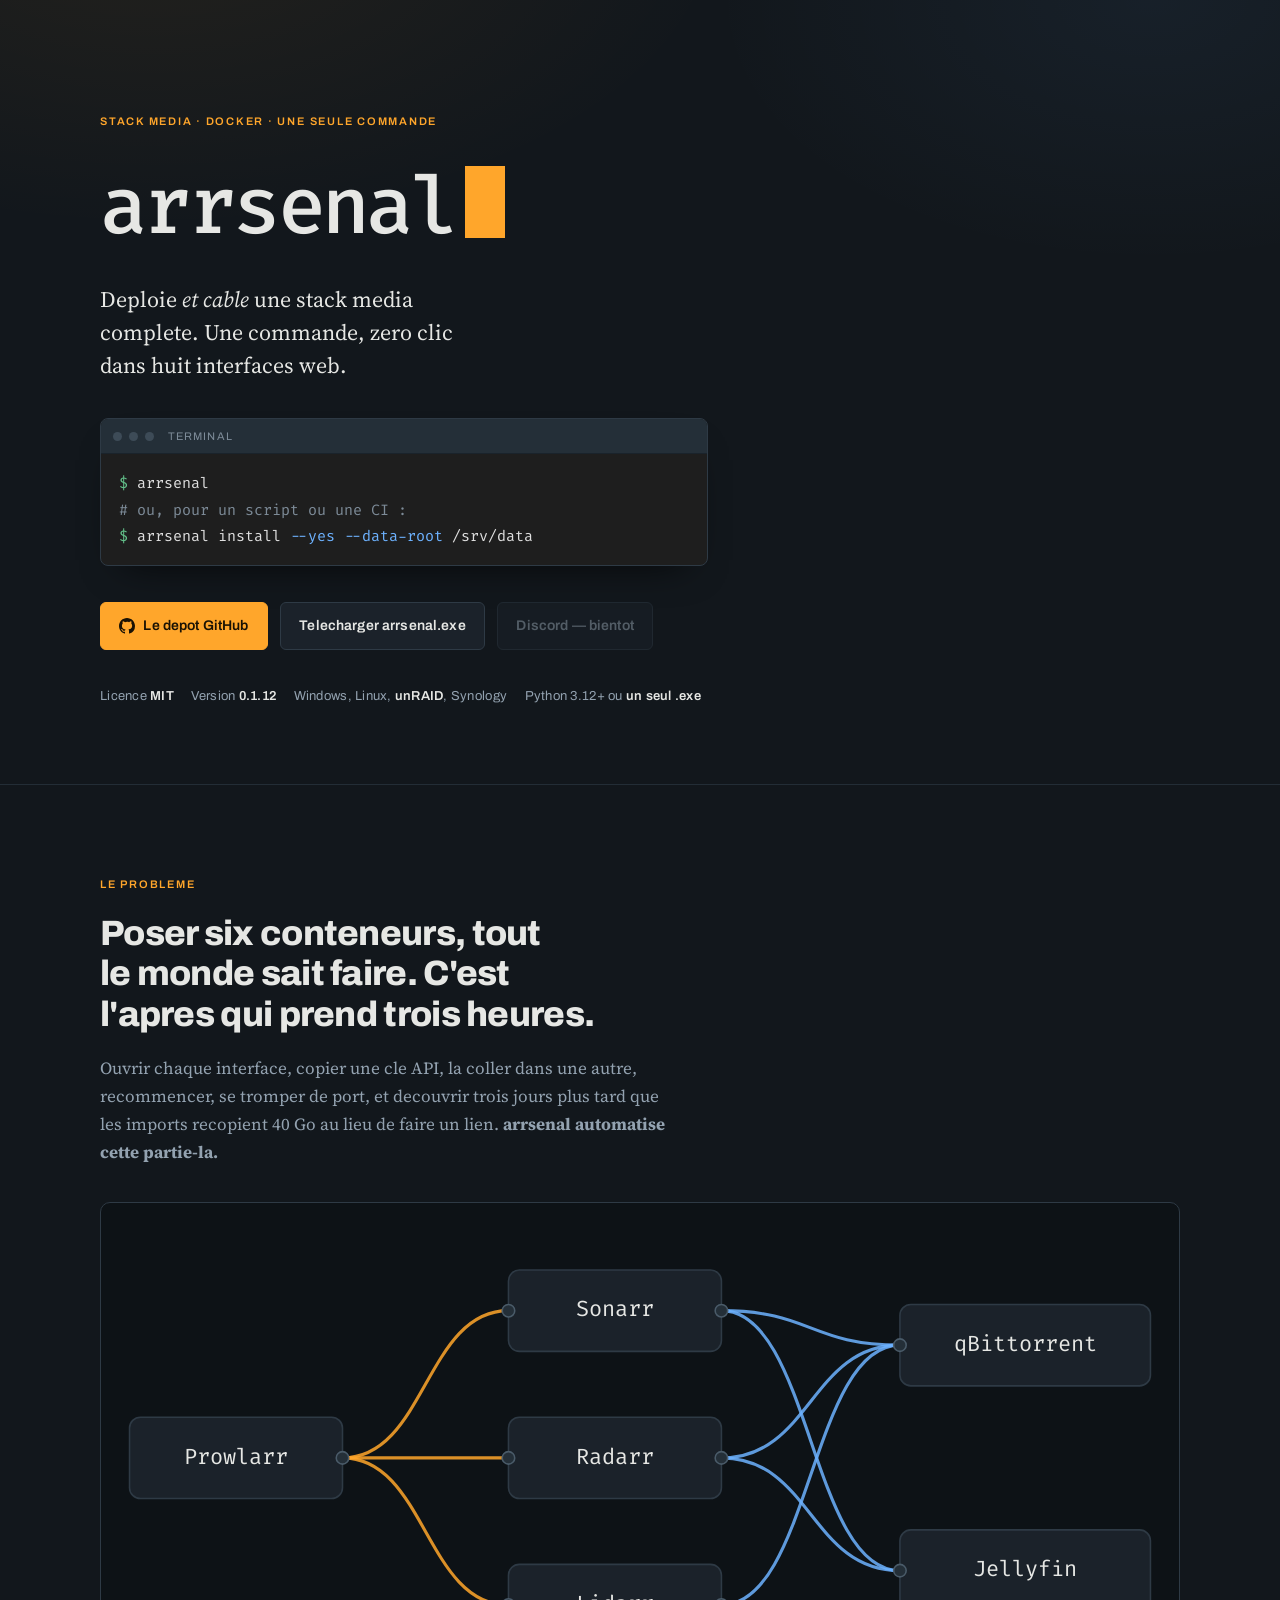
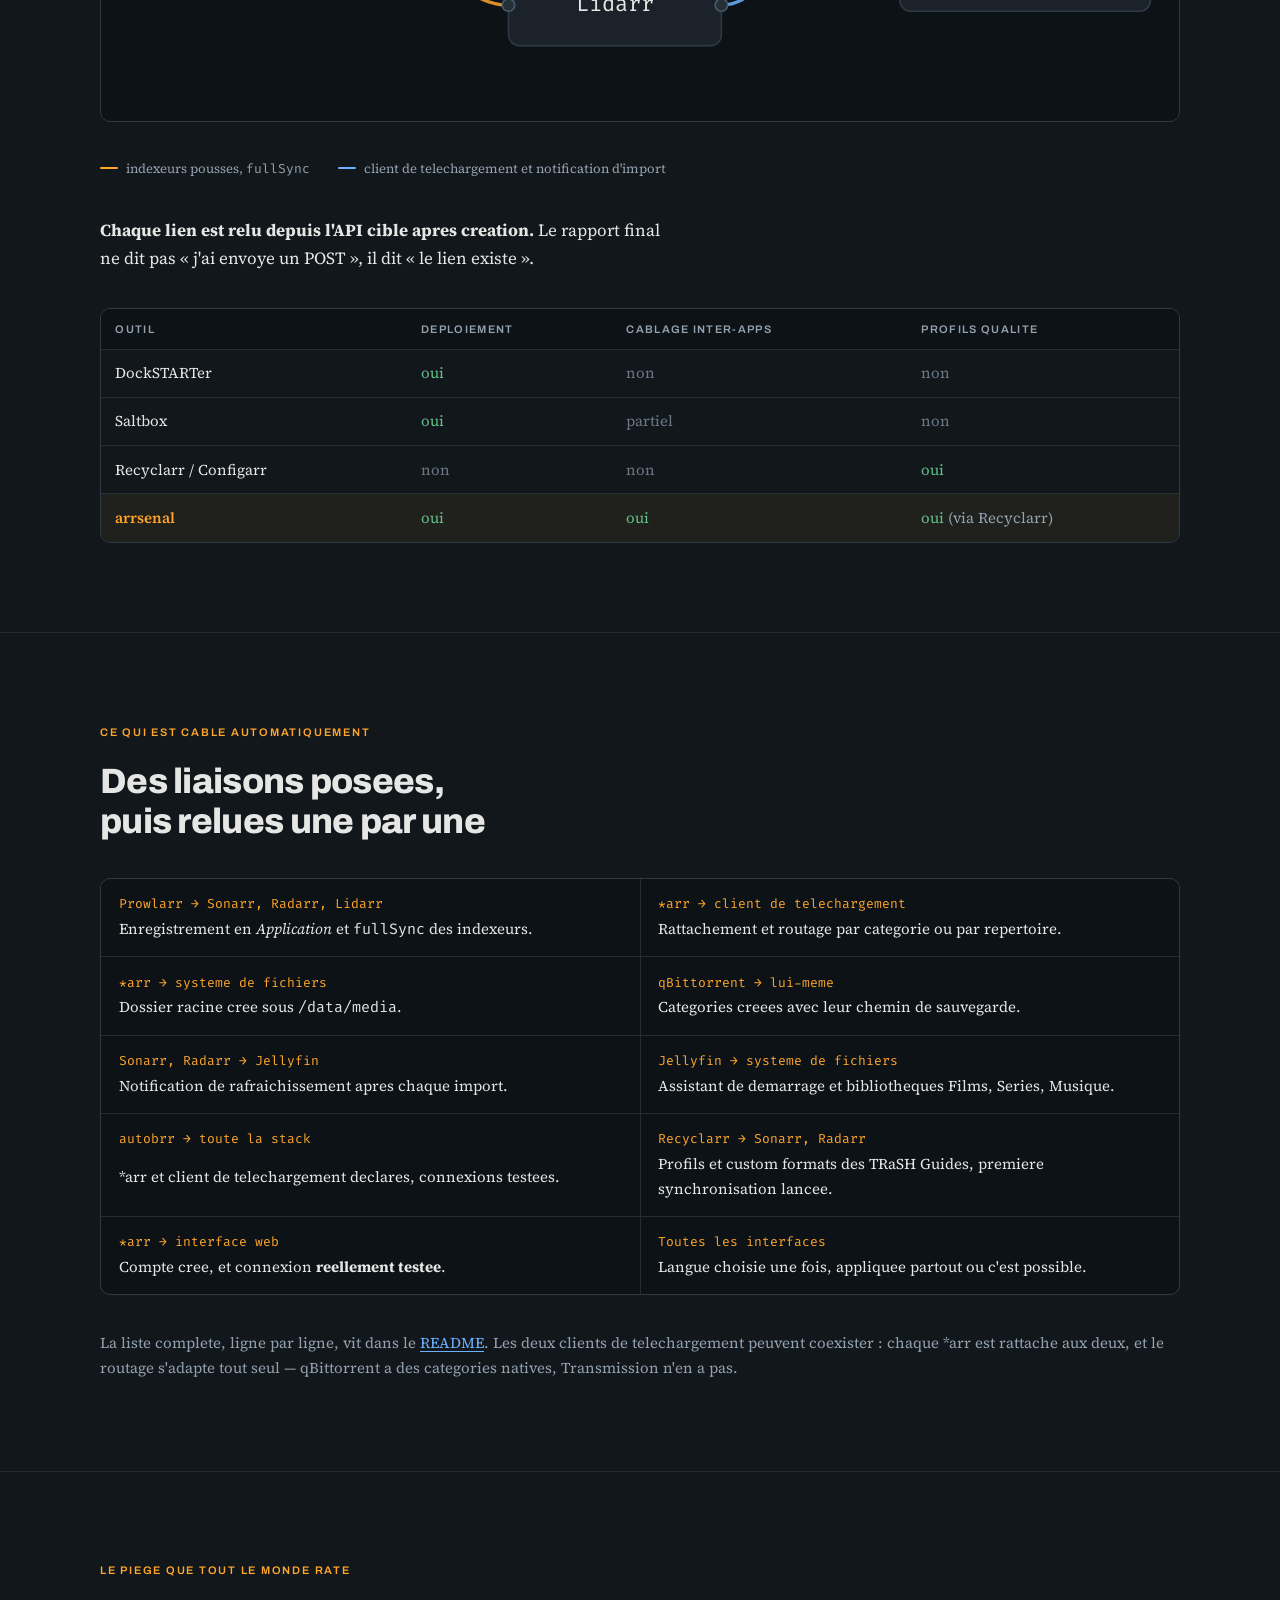
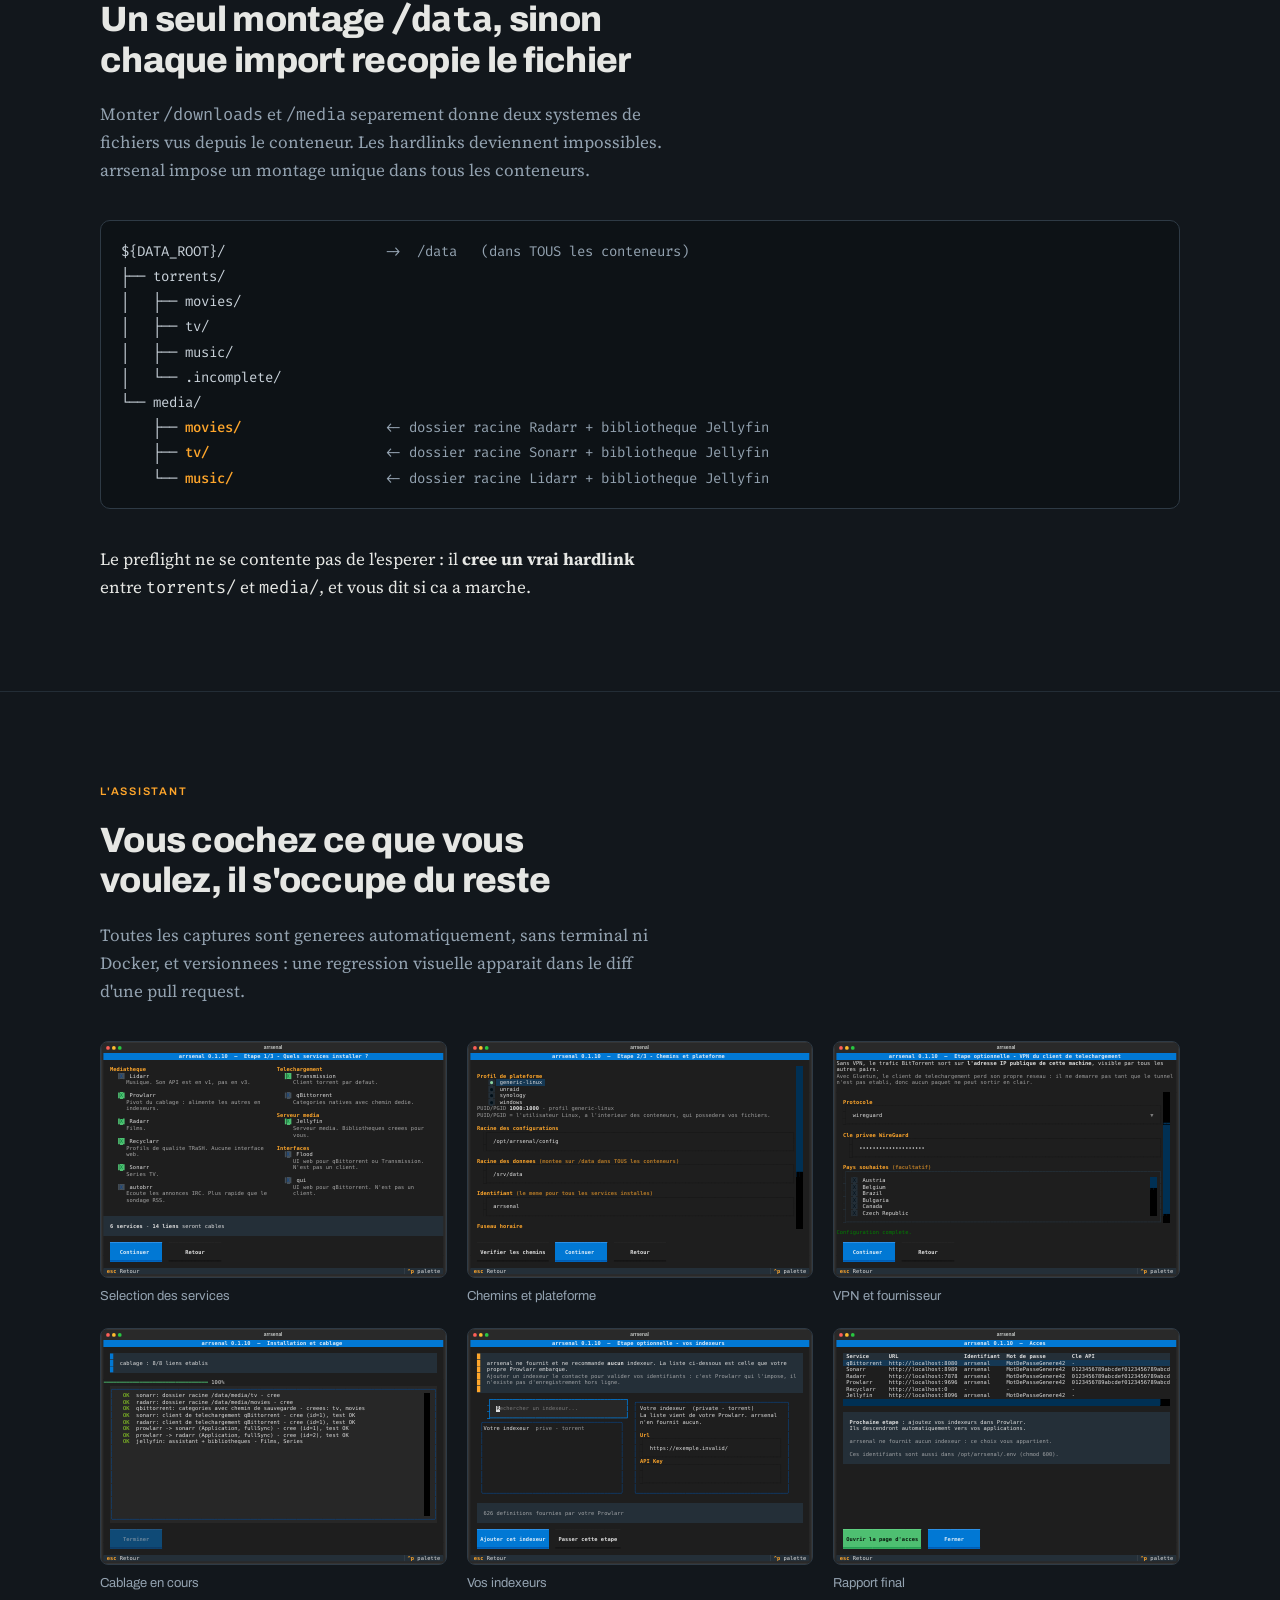
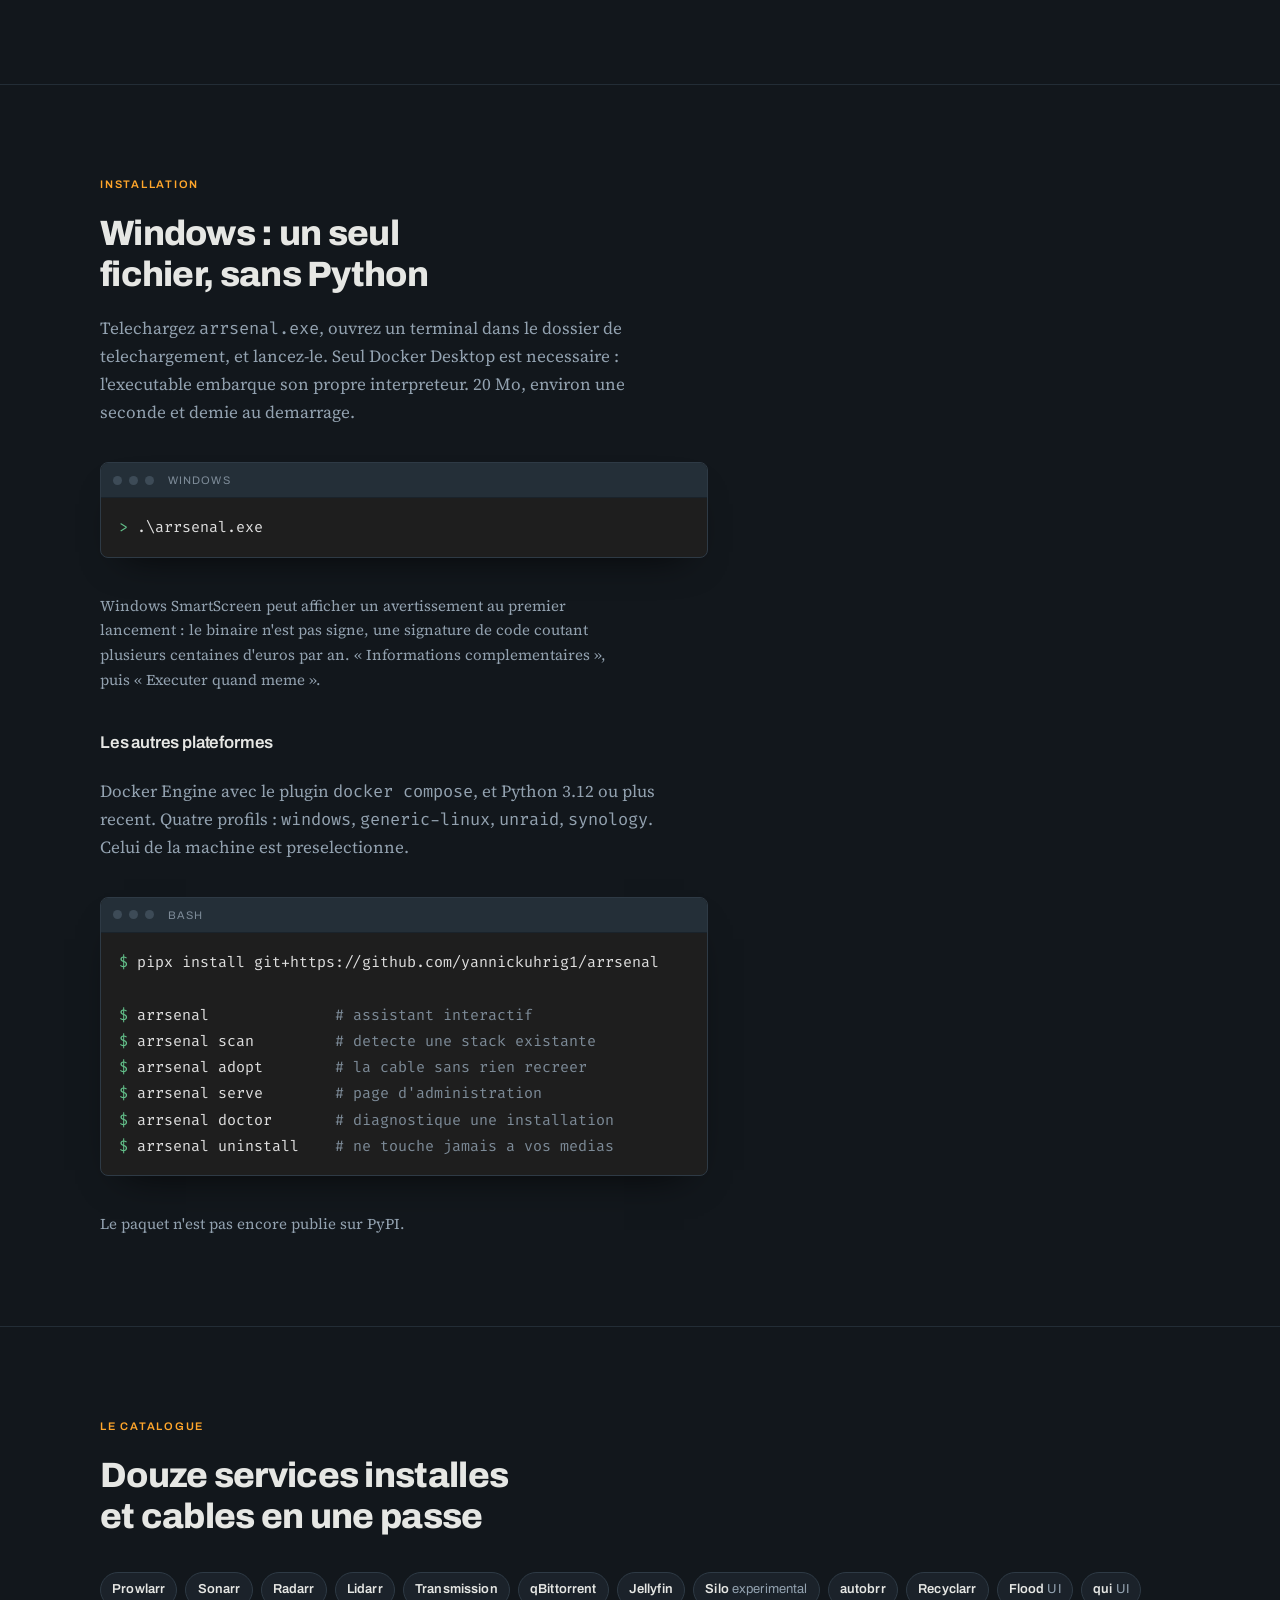
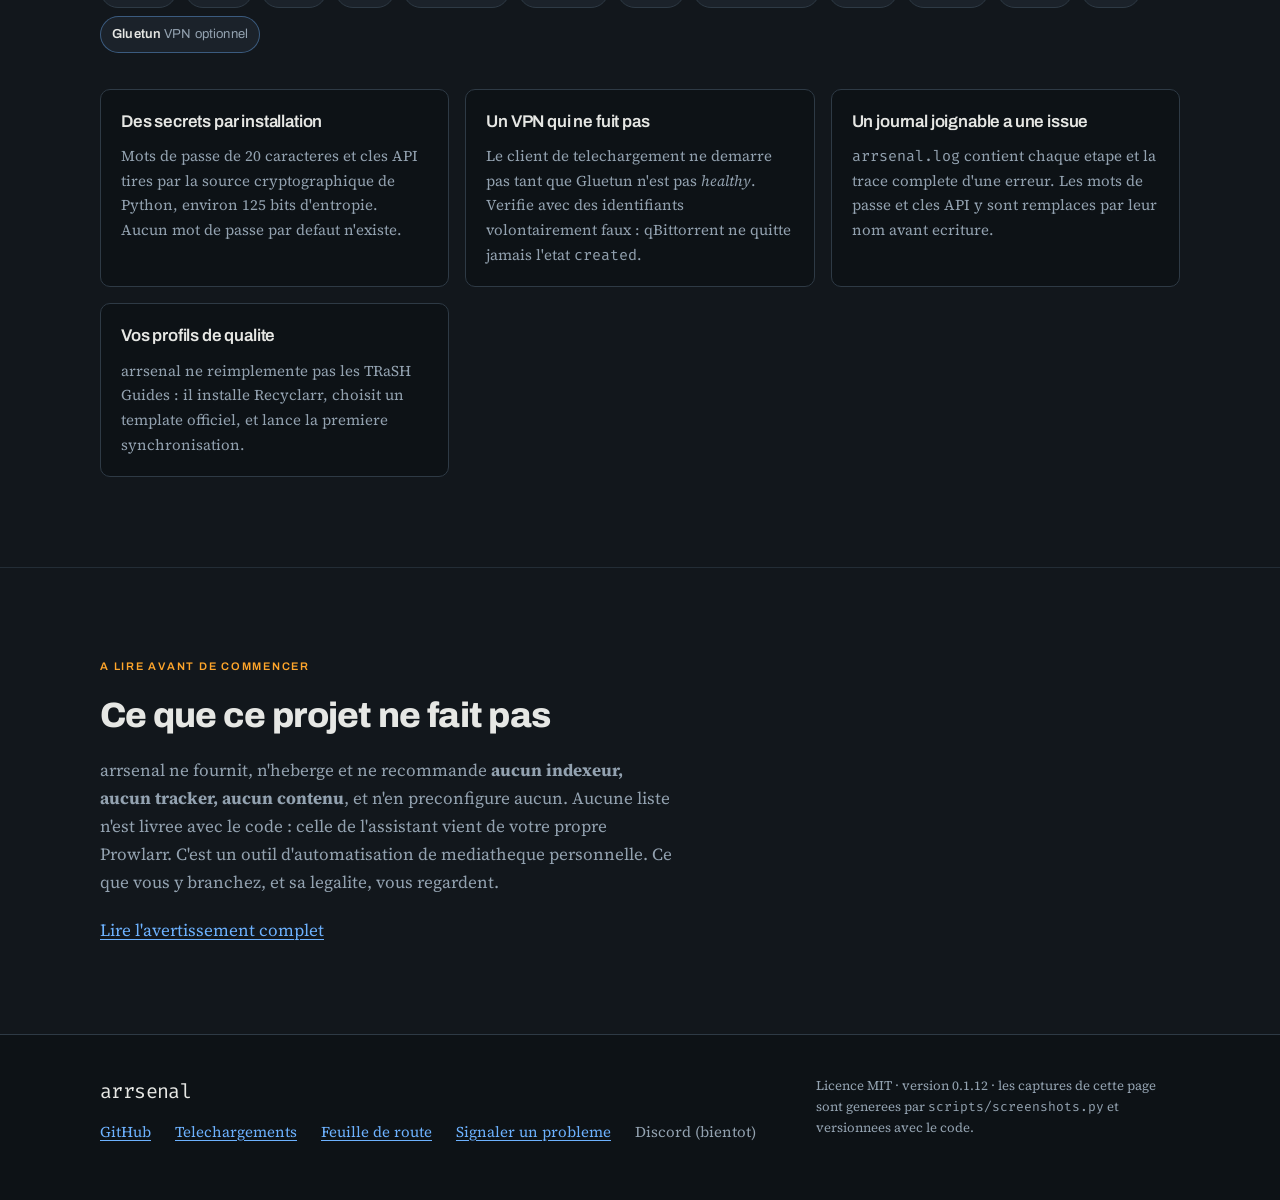
==== docs/index.html @ 32c06680 "Le chemin VPN teste de bout en bout, sur un vrai tunnel Monte pour l'occasion : un serveur WireGuard" ====
<!doctype html>
<html lang="fr">
<head>
<meta charset="utf-8">
<meta name="viewport" content="width=device-width, initial-scale=1">
<title>arrsenal</title>
<meta name="description" content="arrsenal deploie et cable une stack media complete : Prowlarr, Sonarr, Radarr, Lidarr, qBittorrent, Jellyfin. Une commande, zero clic dans huit interfaces web.">
<meta property="og:title" content="arrsenal">
<meta property="og:description" content="Deploie et cable une stack media complete. Une commande, zero clic dans huit interfaces web.">
<meta property="og:type" content="website">
<link rel="preconnect" href="https://fonts.googleapis.com">
<link rel="preconnect" href="https://fonts.gstatic.com" crossorigin>
<link rel="stylesheet" href="https://fonts.googleapis.com/css2?family=Archivo:wght@600;800&family=Fira+Code:wght@400;500&family=Source+Serif+4:opsz,wght@8..60,400;8..60,600&display=swap">
<style>
/* ---------------------------------------------------------------
   Palette relevee dans les captures de l'assistant lui-meme :
   pane #1e1e1e, chrome #242f38, ambre #ffa62b, bleu #0178d4.
   Le site vit dans le meme monde sombre que le produit.
   --------------------------------------------------------------- */
:root{
  --ground:#12171c;
  --ground-2:#0d1216;
  --surface:#1b222a;
  --chrome:#242f38;
  --line:#2e3a45;
  --line-soft:#232d36;
  --text:#e6e7e4;
  --muted:#93a2b0;
  --amber:#ffa62b;
  --blue:#6db2ff;
  --ok:#63c08a;
  --shadow:0 18px 40px -24px rgba(0,0,0,.9);
  --step:clamp(1rem,.9rem + .4vw,1.0625rem);
}
*{box-sizing:border-box}
html{-webkit-text-size-adjust:100%}
body{
  margin:0;
  background:var(--ground);
  color:var(--text);
  font-family:"Source Serif 4",Georgia,"Times New Roman",serif;
  font-size:var(--step);
  line-height:1.65;
  -webkit-font-smoothing:antialiased;
}
img{max-width:100%;height:auto;display:block}
a{color:var(--blue);text-decoration-thickness:1px;text-underline-offset:3px}
a:hover{color:var(--amber)}
a[aria-disabled="true"]{color:var(--muted);text-decoration:none;pointer-events:none}
:focus-visible{outline:2px solid var(--amber);outline-offset:3px;border-radius:2px}
code,kbd,pre,.mono{font-family:"Fira Code",ui-monospace,"SFMono-Regular",Consolas,monospace}

/* --- structure ------------------------------------------------ */
.wrap{width:min(1080px,100% - 2.5rem);margin-inline:auto}
.prose{max-width:64ch}
section{padding-block:clamp(3.5rem,7vw,6rem);border-top:1px solid var(--line-soft)}
.stack{display:flex;flex-direction:column}
.gap-s{gap:.75rem}.gap-m{gap:1.25rem}.gap-l{gap:2.25rem}

/* --- typographie ---------------------------------------------- */
h1,h2,h3,.eyebrow,.btn,.chip,th{font-family:Archivo,"Helvetica Neue",Arial,sans-serif}
h2{
  font-size:clamp(1.5rem,1.15rem + 1.5vw,2.2rem);
  font-weight:800;letter-spacing:-.02em;line-height:1.15;
  margin:0;text-wrap:balance;
}
h3{font-size:1.0625rem;font-weight:600;letter-spacing:-.01em;margin:0}
.eyebrow{
  font-size:.6875rem;font-weight:600;letter-spacing:.16em;text-transform:uppercase;
  color:var(--amber);margin:0;
}
.lead{font-size:clamp(1.125rem,1rem + .6vw,1.375rem);line-height:1.5;margin:0}
.muted{color:var(--muted)}
p{margin:0}
.note{font-size:.9375rem;color:var(--muted)}

/* --- hero ------------------------------------------------------ */
.hero{
  padding-block:clamp(3.5rem,9vw,7rem) clamp(3rem,6vw,5rem);
  background:
    radial-gradient(60rem 32rem at 12% -10%,rgba(255,166,43,.07),transparent 60%),
    radial-gradient(50rem 30rem at 90% 0%,rgba(109,178,255,.06),transparent 55%),
    var(--ground);
}
.wordmark{
  font-family:"Fira Code",ui-monospace,monospace;font-weight:500;
  font-size:clamp(2.75rem,1.6rem + 5.4vw,5rem);
  letter-spacing:-.045em;line-height:1;margin:0;color:var(--text);
}
.caret{
  display:inline-block;width:.5em;height:.9em;margin-left:.12em;
  background:var(--amber);vertical-align:-.06em;
}
.hero-lead{max-width:34ch}
.hero-meta{
  display:flex;flex-wrap:wrap;gap:.4rem 1.1rem;
  font-size:.8125rem;color:var(--muted);font-family:Archivo,sans-serif;letter-spacing:.02em;
}
.hero-meta b{color:var(--text);font-weight:600}

/* --- terminal --------------------------------------------------- */
.term{
  border:1px solid var(--line);border-radius:8px;overflow:hidden;
  background:#1e1e1e;box-shadow:var(--shadow);max-width:38rem;
}
.term-bar{
  display:flex;align-items:center;gap:.45rem;
  padding:.5rem .75rem;background:var(--chrome);border-bottom:1px solid #1a232b;
}
.dot{width:9px;height:9px;border-radius:50%;background:#3d4b57;display:inline-block}
.term-bar span{
  margin-left:.4rem;font-family:Archivo,sans-serif;font-size:.6875rem;
  letter-spacing:.1em;text-transform:uppercase;color:#7d8b98;
}
.term pre{margin:0;padding:1rem 1.1rem;overflow-x:auto;font-size:.9375rem;line-height:1.75;color:#e0e0e0}
.term .p{color:var(--ok)}
.term .c{color:#7d8b98}
.term .f{color:var(--blue)}

/* --- boutons ---------------------------------------------------- */
.cta{display:flex;flex-wrap:wrap;gap:.75rem}
.btn{
  display:inline-flex;align-items:center;gap:.5rem;
  padding:.7rem 1.15rem;border-radius:6px;border:1px solid var(--line);
  background:var(--surface);color:var(--text);
  font-size:.875rem;font-weight:600;letter-spacing:.01em;text-decoration:none;
  transition:border-color .16s ease,background .16s ease,transform .16s ease;
}
.btn:hover{border-color:#43525f;background:#212a33;color:var(--text);transform:translateY(-1px)}
.btn-primary{background:var(--amber);border-color:var(--amber);color:#1a1204}
.btn-primary:hover{background:#ffb84f;border-color:#ffb84f;color:#1a1204}
.btn[aria-disabled="true"]{opacity:.5;pointer-events:none}
.btn svg{width:16px;height:16px;flex:none;fill:currentColor}

/* --- diagramme -------------------------------------------------- */
.patch{
  border:1px solid var(--line);border-radius:10px;background:var(--ground-2);
  padding:1.25rem 1rem;overflow-x:auto;
}
.patch svg{min-width:620px;width:100%;height:auto}
.patch .node{fill:var(--surface);stroke:var(--line);stroke-width:1}
.patch .label{
  fill:var(--text);font-family:"Fira Code",ui-monospace,monospace;font-size:14px;
  text-anchor:middle;dominant-baseline:middle;
}
.patch .port{fill:var(--chrome);stroke:#4a5b69;stroke-width:1}
.patch .cable{fill:none;stroke-width:2;stroke-linecap:round;opacity:.85}
.patch .c-amber{stroke:var(--amber)}
.patch .c-blue{stroke:var(--blue)}
.legend{display:flex;flex-wrap:wrap;gap:.35rem 1.75rem;font-size:.8125rem;color:var(--muted)}
.legend i{display:inline-block;width:18px;height:2px;margin-right:.5rem;vertical-align:.3em;border-radius:1px}
@media (prefers-reduced-motion:no-preference){
  .patch .cable{stroke-dasharray:400;stroke-dashoffset:400;animation:draw 1.1s ease-out forwards}
  .patch .cable:nth-of-type(2){animation-delay:.08s}
  .patch .cable:nth-of-type(3){animation-delay:.16s}
  .patch .cable:nth-of-type(4){animation-delay:.32s}
  .patch .cable:nth-of-type(5){animation-delay:.40s}
  .patch .cable:nth-of-type(6){animation-delay:.48s}
  .patch .cable:nth-of-type(7){animation-delay:.56s}
  .patch .cable:nth-of-type(8){animation-delay:.64s}
  @keyframes draw{to{stroke-dashoffset:0}}
  .caret{animation:blink 1.2s steps(1) infinite}
  @keyframes blink{50%{opacity:0}}
}

/* --- tableaux ---------------------------------------------------- */
.table-scroll{overflow-x:auto;border:1px solid var(--line);border-radius:10px}
table{border-collapse:collapse;width:100%;min-width:520px;font-size:.9375rem}
th,td{padding:.7rem .9rem;text-align:left;border-bottom:1px solid var(--line-soft)}
tbody tr:last-child td{border-bottom:0}
th{
  font-size:.6875rem;font-weight:600;letter-spacing:.12em;text-transform:uppercase;
  color:var(--muted);background:var(--ground-2);
}
tr.self td{background:rgba(255,166,43,.06)}
tr.self td:first-child{color:var(--amber);font-weight:600}
td.yes{color:var(--ok)}
td.no{color:#6b7885}

/* --- liste de cablage -------------------------------------------- */
.wiring{
  display:grid;gap:1px;background:var(--line-soft);
  border:1px solid var(--line);border-radius:10px;overflow:hidden;
}
.wiring div{background:var(--ground-2);padding:.9rem 1.1rem;display:grid;gap:.15rem}
.wiring .link{font-family:"Fira Code",ui-monospace,monospace;font-size:.8125rem;color:var(--amber)}
.wiring .what{font-size:.9375rem;color:var(--text)}
@media (min-width:720px){.wiring{grid-template-columns:1fr 1fr}}

/* --- arborescence ------------------------------------------------ */
.tree{
  border:1px solid var(--line);border-radius:10px;background:var(--ground-2);
  padding:1.1rem 1.25rem;margin:0;overflow-x:auto;
  font-size:.875rem;line-height:1.8;color:#c9d2da;
}
.tree b{color:var(--amber);font-weight:500}
.tree i{color:var(--muted);font-style:normal}

/* --- captures ---------------------------------------------------- */
.shots{display:grid;gap:1.25rem;grid-template-columns:repeat(auto-fit,minmax(min(100%,320px),1fr))}
figure{margin:0;display:grid;gap:.5rem}
figure img{border:1px solid var(--line);border-radius:8px;background:#1e1e1e}
figcaption{font-size:.8125rem;color:var(--muted);font-family:Archivo,sans-serif}

/* --- catalogue --------------------------------------------------- */
.chips{display:flex;flex-wrap:wrap;gap:.5rem}
.chip{
  padding:.4rem .7rem;border:1px solid var(--line);border-radius:999px;
  background:var(--surface);font-size:.8125rem;font-weight:600;letter-spacing:.01em;
}
.chip em{font-style:normal;color:var(--muted);font-weight:400}
.chip-vpn{border-color:rgba(109,178,255,.4)}

/* --- cartes ------------------------------------------------------ */
.cards{display:grid;gap:1rem;grid-template-columns:repeat(auto-fit,minmax(min(100%,260px),1fr))}
.card{
  border:1px solid var(--line);border-radius:10px;background:var(--ground-2);
  padding:1.15rem 1.25rem;display:grid;gap:.5rem;align-content:start;
}
.card p{font-size:.9375rem;color:var(--muted)}

/* --- pied -------------------------------------------------------- */
footer{border-top:1px solid var(--line);padding-block:2.5rem 3.5rem;background:var(--ground-2)}
.footer-grid{display:flex;flex-wrap:wrap;gap:1.75rem 3rem;justify-content:space-between;align-items:flex-start}
.footer-links{display:flex;flex-wrap:wrap;gap:.4rem 1.5rem;font-size:.9375rem}
.footer-note{font-size:.8125rem;color:var(--muted);max-width:52ch}
</style>
</head>
<body>

<header class="hero">
  <div class="wrap stack gap-l">
    <p class="eyebrow">Stack media &middot; Docker &middot; une seule commande</p>
    <h1 class="wordmark">arrsenal<span class="caret" aria-hidden="true"></span></h1>
    <p class="lead hero-lead">Deploie <em>et cable</em> une stack media complete. Une commande, zero clic dans huit interfaces web.</p>

    <div class="term">
      <div class="term-bar"><i class="dot"></i><i class="dot"></i><i class="dot"></i><span>terminal</span></div>
<pre><code><span class="p">$</span> arrsenal
<span class="c"># ou, pour un script ou une CI :</span>
<span class="p">$</span> arrsenal install <span class="f">--yes</span> <span class="f">--data-root</span> /srv/data</code></pre>
    </div>

    <div class="cta">
      <a class="btn btn-primary" href="https://github.com/yannickuhrig1/arrsenal">
        <svg viewBox="0 0 16 16" aria-hidden="true"><path d="M8 0C3.58 0 0 3.58 0 8c0 3.54 2.29 6.53 5.47 7.59.4.07.55-.17.55-.38 0-.19-.01-.82-.01-1.49-2.01.37-2.53-.49-2.69-.94-.09-.23-.48-.94-.82-1.13-.28-.15-.68-.52-.01-.53.63-.01 1.08.58 1.23.82.72 1.21 1.87.87 2.33.66.07-.52.28-.87.51-1.07-1.78-.2-3.64-.89-3.64-3.95 0-.87.31-1.59.82-2.15-.08-.2-.36-1.02.08-2.12 0 0 .67-.21 2.2.82a7.4 7.4 0 0 1 2-.27c.68 0 1.36.09 2 .27 1.53-1.04 2.2-.82 2.2-.82.44 1.1.16 1.92.08 2.12.51.56.82 1.27.82 2.15 0 3.07-1.87 3.75-3.65 3.95.29.25.54.73.54 1.48 0 1.07-.01 1.93-.01 2.2 0 .21.15.46.55.38A8.01 8.01 0 0 0 16 8c0-4.42-3.58-8-8-8Z"/></svg>
        Le depot GitHub
      </a>
      <a class="btn" href="https://github.com/yannickuhrig1/arrsenal/releases">Telecharger arrsenal.exe</a>
      <!-- Discord : renseigner DISCORD_URL dans le script en bas de ce fichier. -->
      <a class="btn" id="discord-cta" href="#" aria-disabled="true">Discord &mdash; bientot</a>
    </div>

    <p class="hero-meta">
      <span>Licence <b>MIT</b></span>
      <span>Version <b>0.1.12</b></span>
      <span>Windows, Linux, <b>unRAID</b>, Synology</span>
      <span>Python 3.12+ ou <b>un seul .exe</b></span>
    </p>
  </div>
</header>

<section>
  <div class="wrap stack gap-l">
    <div class="stack gap-m prose">
      <p class="eyebrow">Le probleme</p>
      <h2>Poser six conteneurs, tout le monde sait faire. C'est l'apres qui prend trois heures.</h2>
      <p class="muted">Ouvrir chaque interface, copier une cle API, la coller dans une autre, recommencer,
      se tromper de port, et decouvrir trois jours plus tard que les imports recopient 40 Go au lieu
      de faire un lien. <strong>arrsenal automatise cette partie-la.</strong></p>
    </div>

    <div class="patch">
      <svg viewBox="0 0 668 300" role="img" aria-label="Diagramme : Prowlarr pousse ses indexeurs vers Sonarr, Radarr et Lidarr ; les trois sont relies a qBittorrent ; Sonarr et Radarr notifient Jellyfin.">
        <path class="cable c-amber" d="M144 150 C 197 150 197 56 250 56"/>
        <path class="cable c-amber" d="M144 150 C 197 150 197 150 250 150"/>
        <path class="cable c-amber" d="M144 150 C 197 150 197 244 250 244"/>
        <path class="cable c-blue" d="M386 56 C 443 56 443 78 500 78"/>
        <path class="cable c-blue" d="M386 150 C 443 150 443 78 500 78"/>
        <path class="cable c-blue" d="M386 244 C 443 244 443 78 500 78"/>
        <path class="cable c-blue" d="M386 56 C 443 56 443 222 500 222"/>
        <path class="cable c-blue" d="M386 150 C 443 150 443 222 500 222"/>

        <rect class="node" x="8" y="124" width="136" height="52" rx="7"/>
        <rect class="node" x="250" y="30" width="136" height="52" rx="7"/>
        <rect class="node" x="250" y="124" width="136" height="52" rx="7"/>
        <rect class="node" x="250" y="218" width="136" height="52" rx="7"/>
        <rect class="node" x="500" y="52" width="160" height="52" rx="7"/>
        <rect class="node" x="500" y="196" width="160" height="52" rx="7"/>

        <circle class="port" cx="144" cy="150" r="4"/>
        <circle class="port" cx="250" cy="56" r="4"/>
        <circle class="port" cx="250" cy="150" r="4"/>
        <circle class="port" cx="250" cy="244" r="4"/>
        <circle class="port" cx="386" cy="56" r="4"/>
        <circle class="port" cx="386" cy="150" r="4"/>
        <circle class="port" cx="386" cy="244" r="4"/>
        <circle class="port" cx="500" cy="78" r="4"/>
        <circle class="port" cx="500" cy="222" r="4"/>

        <text class="label" x="76" y="150">Prowlarr</text>
        <text class="label" x="318" y="56">Sonarr</text>
        <text class="label" x="318" y="150">Radarr</text>
        <text class="label" x="318" y="244">Lidarr</text>
        <text class="label" x="580" y="78">qBittorrent</text>
        <text class="label" x="580" y="222">Jellyfin</text>
      </svg>
    </div>
    <p class="legend">
      <span><i style="background:#ffa62b"></i>indexeurs pousses, <span class="mono">fullSync</span></span>
      <span><i style="background:#6db2ff"></i>client de telechargement et notification d'import</span>
    </p>

    <p class="prose"><strong>Chaque lien est relu depuis l'API cible apres creation.</strong>
    Le rapport final ne dit pas &laquo;&nbsp;j'ai envoye un POST&nbsp;&raquo;, il dit
    &laquo;&nbsp;le lien existe&nbsp;&raquo;.</p>

    <div class="table-scroll">
      <table>
        <thead><tr><th>Outil</th><th>Deploiement</th><th>Cablage inter-apps</th><th>Profils qualite</th></tr></thead>
        <tbody>
          <tr><td>DockSTARTer</td><td class="yes">oui</td><td class="no">non</td><td class="no">non</td></tr>
          <tr><td>Saltbox</td><td class="yes">oui</td><td class="no">partiel</td><td class="no">non</td></tr>
          <tr><td>Recyclarr / Configarr</td><td class="no">non</td><td class="no">non</td><td class="yes">oui</td></tr>
          <tr class="self"><td>arrsenal</td><td class="yes">oui</td><td class="yes">oui</td><td class="yes">oui <span class="muted">(via Recyclarr)</span></td></tr>
        </tbody>
      </table>
    </div>
  </div>
</section>

<section>
  <div class="wrap stack gap-l">
    <div class="stack gap-m prose">
      <p class="eyebrow">Ce qui est cable automatiquement</p>
      <h2>Des liaisons posees, puis relues une par une</h2>
    </div>
    <div class="wiring">
      <div><span class="link">Prowlarr &rarr; Sonarr, Radarr, Lidarr</span><span class="what">Enregistrement en <em>Application</em> et <span class="mono">fullSync</span> des indexeurs.</span></div>
      <div><span class="link">*arr &rarr; client de telechargement</span><span class="what">Rattachement et routage par categorie ou par repertoire.</span></div>
      <div><span class="link">*arr &rarr; systeme de fichiers</span><span class="what">Dossier racine cree sous <span class="mono">/data/media</span>.</span></div>
      <div><span class="link">qBittorrent &rarr; lui-meme</span><span class="what">Categories creees avec leur chemin de sauvegarde.</span></div>
      <div><span class="link">Sonarr, Radarr &rarr; Jellyfin</span><span class="what">Notification de rafraichissement apres chaque import.</span></div>
      <div><span class="link">Jellyfin &rarr; systeme de fichiers</span><span class="what">Assistant de demarrage et bibliotheques Films, Series, Musique.</span></div>
      <div><span class="link">autobrr &rarr; toute la stack</span><span class="what">*arr et client de telechargement declares, connexions testees.</span></div>
      <div><span class="link">Recyclarr &rarr; Sonarr, Radarr</span><span class="what">Profils et custom formats des TRaSH Guides, premiere synchronisation lancee.</span></div>
      <div><span class="link">*arr &rarr; interface web</span><span class="what">Compte cree, et connexion <strong>reellement testee</strong>.</span></div>
      <div><span class="link">Toutes les interfaces</span><span class="what">Langue choisie une fois, appliquee partout ou c'est possible.</span></div>
    </div>
    <p class="note">La liste complete, ligne par ligne, vit dans le
      <a href="https://github.com/yannickuhrig1/arrsenal#ce-qui-est-c%C3%A2bl%C3%A9-automatiquement">README</a>.
      Les deux clients de telechargement peuvent coexister&nbsp;: chaque *arr est rattache aux deux,
      et le routage s'adapte tout seul &mdash; qBittorrent a des categories natives, Transmission n'en a pas.</p>
  </div>
</section>

<section>
  <div class="wrap stack gap-l">
    <div class="stack gap-m prose">
      <p class="eyebrow">Le piege que tout le monde rate</p>
      <h2>Un seul montage <span class="mono">/data</span>, sinon chaque import recopie le fichier</h2>
      <p class="muted">Monter <span class="mono">/downloads</span> et <span class="mono">/media</span> separement
      donne deux systemes de fichiers vus depuis le conteneur. Les hardlinks deviennent impossibles.
      arrsenal impose un montage unique dans tous les conteneurs.</p>
    </div>
<pre class="tree">${DATA_ROOT}/                    <i>-&gt;  /data   (dans TOUS les conteneurs)</i>
&#9500;&#9472;&#9472; torrents/
&#9474;   &#9500;&#9472;&#9472; movies/
&#9474;   &#9500;&#9472;&#9472; tv/
&#9474;   &#9500;&#9472;&#9472; music/
&#9474;   &#9492;&#9472;&#9472; .incomplete/
&#9492;&#9472;&#9472; media/
    &#9500;&#9472;&#9472; <b>movies/</b>                  <i>&lt;- dossier racine Radarr + bibliotheque Jellyfin</i>
    &#9500;&#9472;&#9472; <b>tv/</b>                      <i>&lt;- dossier racine Sonarr + bibliotheque Jellyfin</i>
    &#9492;&#9472;&#9472; <b>music/</b>                   <i>&lt;- dossier racine Lidarr + bibliotheque Jellyfin</i></pre>
    <p class="prose">Le preflight ne se contente pas de l'esperer&nbsp;: il <strong>cree un vrai hardlink</strong>
    entre <span class="mono">torrents/</span> et <span class="mono">media/</span>, et vous dit si ca a marche.</p>
  </div>
</section>

<section>
  <div class="wrap stack gap-l">
    <div class="stack gap-m prose">
      <p class="eyebrow">L'assistant</p>
      <h2>Vous cochez ce que vous voulez, il s'occupe du reste</h2>
      <p class="muted">Toutes les captures sont generees automatiquement, sans terminal ni Docker,
      et versionnees&nbsp;: une regression visuelle apparait dans le diff d'une pull request.</p>
    </div>
    <div class="shots">
      <figure><img src="screenshots/2-services.svg" alt="Ecran de selection des services" loading="lazy" width="1287" height="880"><figcaption>Selection des services</figcaption></figure>
      <figure><img src="screenshots/3-chemins.svg" alt="Ecran des chemins et de la plateforme" loading="lazy" width="1287" height="880"><figcaption>Chemins et plateforme</figcaption></figure>
      <figure><img src="screenshots/4-vpn.svg" alt="Ecran du VPN et du fournisseur" loading="lazy" width="1287" height="880"><figcaption>VPN et fournisseur</figcaption></figure>
      <figure><img src="screenshots/7-installation.svg" alt="Cablage en cours" loading="lazy" width="1287" height="880"><figcaption>Cablage en cours</figcaption></figure>
      <figure><img src="screenshots/8-indexeurs.svg" alt="Ecran de saisie des indexeurs" loading="lazy" width="1287" height="880"><figcaption>Vos indexeurs</figcaption></figure>
      <figure><img src="screenshots/9-rapport.svg" alt="Rapport final de l'installation" loading="lazy" width="1287" height="880"><figcaption>Rapport final</figcaption></figure>
    </div>
  </div>
</section>

<section>
  <div class="wrap stack gap-l">
    <div class="stack gap-m prose">
      <p class="eyebrow">Installation</p>
      <h2>Windows&nbsp;: un seul fichier, sans Python</h2>
      <p class="muted">Telechargez <span class="mono">arrsenal.exe</span>, ouvrez un terminal dans le dossier
      de telechargement, et lancez-le. Seul Docker Desktop est necessaire&nbsp;: l'executable embarque
      son propre interpreteur. 20&nbsp;Mo, environ une seconde et demie au demarrage.</p>
    </div>

    <div class="term">
      <div class="term-bar"><i class="dot"></i><i class="dot"></i><i class="dot"></i><span>windows</span></div>
<pre><code><span class="p">&gt;</span> .\arrsenal.exe</code></pre>
    </div>
    <p class="note prose">Windows SmartScreen peut afficher un avertissement au premier lancement&nbsp;:
    le binaire n'est pas signe, une signature de code coutant plusieurs centaines d'euros par an.
    &laquo;&nbsp;Informations complementaires&nbsp;&raquo;, puis &laquo;&nbsp;Executer quand meme&nbsp;&raquo;.</p>

    <div class="stack gap-m prose">
      <h3>Les autres plateformes</h3>
      <p class="muted">Docker Engine avec le plugin <span class="mono">docker compose</span>, et Python 3.12
      ou plus recent. Quatre profils&nbsp;: <span class="mono">windows</span>,
      <span class="mono">generic-linux</span>, <span class="mono">unraid</span>,
      <span class="mono">synology</span>. Celui de la machine est preselectionne.</p>
    </div>

    <div class="term">
      <div class="term-bar"><i class="dot"></i><i class="dot"></i><i class="dot"></i><span>bash</span></div>
<pre><code><span class="p">$</span> pipx install git+https://github.com/yannickuhrig1/arrsenal

<span class="p">$</span> arrsenal              <span class="c"># assistant interactif</span>
<span class="p">$</span> arrsenal scan         <span class="c"># detecte une stack existante</span>
<span class="p">$</span> arrsenal adopt        <span class="c"># la cable sans rien recreer</span>
<span class="p">$</span> arrsenal serve        <span class="c"># page d'administration</span>
<span class="p">$</span> arrsenal doctor       <span class="c"># diagnostique une installation</span>
<span class="p">$</span> arrsenal uninstall    <span class="c"># ne touche jamais a vos medias</span></code></pre>
    </div>
    <p class="note">Le paquet n'est pas encore publie sur PyPI.</p>
  </div>
</section>

<section>
  <div class="wrap stack gap-l">
    <div class="stack gap-m prose">
      <p class="eyebrow">Le catalogue</p>
      <h2>Douze services installes et cables en une passe</h2>
    </div>
    <p class="chips">
      <span class="chip">Prowlarr</span>
      <span class="chip">Sonarr</span>
      <span class="chip">Radarr</span>
      <span class="chip">Lidarr</span>
      <span class="chip">Transmission</span>
      <span class="chip">qBittorrent</span>
      <span class="chip">Jellyfin</span>
      <span class="chip">Silo <em>experimental</em></span>
      <span class="chip">autobrr</span>
      <span class="chip">Recyclarr</span>
      <span class="chip">Flood <em>UI</em></span>
      <span class="chip">qui <em>UI</em></span>
      <span class="chip chip-vpn">Gluetun <em>VPN optionnel</em></span>
    </p>
    <div class="cards">
      <div class="card">
        <h3>Des secrets par installation</h3>
        <p>Mots de passe de 20 caracteres et cles API tires par la source cryptographique de Python,
        environ 125 bits d'entropie. Aucun mot de passe par defaut n'existe.</p>
      </div>
      <div class="card">
        <h3>Un VPN qui ne fuit pas</h3>
        <p>Le client de telechargement ne demarre pas tant que Gluetun n'est pas <em>healthy</em>.
        Verifie avec des identifiants volontairement faux&nbsp;: qBittorrent ne quitte jamais
        l'etat <span class="mono">created</span>.</p>
      </div>
      <div class="card">
        <h3>Un journal joignable a une issue</h3>
        <p><span class="mono">arrsenal.log</span> contient chaque etape et la trace complete d'une erreur.
        Les mots de passe et cles API y sont remplaces par leur nom avant ecriture.</p>
      </div>
      <div class="card">
        <h3>Vos profils de qualite</h3>
        <p>arrsenal ne reimplemente pas les TRaSH Guides&nbsp;: il installe Recyclarr, choisit un
        template officiel, et lance la premiere synchronisation.</p>
      </div>
    </div>
  </div>
</section>

<section>
  <div class="wrap">
   <div class="stack gap-m prose">
    <p class="eyebrow">A lire avant de commencer</p>
    <h2>Ce que ce projet ne fait pas</h2>
    <p class="muted">arrsenal ne fournit, n'heberge et ne recommande <strong>aucun indexeur, aucun tracker,
    aucun contenu</strong>, et n'en preconfigure aucun. Aucune liste n'est livree avec le code&nbsp;:
    celle de l'assistant vient de votre propre Prowlarr. C'est un outil d'automatisation de mediatheque
    personnelle. Ce que vous y branchez, et sa legalite, vous regardent.</p>
    <p><a href="https://github.com/yannickuhrig1/arrsenal/blob/main/DISCLAIMER.md">Lire l'avertissement complet</a></p>
   </div>
  </div>
</section>

<footer>
  <div class="wrap footer-grid">
    <div class="stack gap-s">
      <p class="mono" style="font-size:1.25rem;letter-spacing:-.03em">arrsenal</p>
      <p class="footer-links">
        <a href="https://github.com/yannickuhrig1/arrsenal">GitHub</a>
        <a href="https://github.com/yannickuhrig1/arrsenal/releases">Telechargements</a>
        <a href="https://github.com/yannickuhrig1/arrsenal/blob/main/ROADMAP.md">Feuille de route</a>
        <a href="https://github.com/yannickuhrig1/arrsenal/issues">Signaler un probleme</a>
        <a id="discord-footer" href="#" aria-disabled="true">Discord (bientot)</a>
      </p>
    </div>
    <p class="footer-note">Licence MIT &middot; version 0.1.12 &middot; les captures de cette page sont
    generees par <span class="mono">scripts/screenshots.py</span> et versionnees avec le code.</p>
  </div>
</footer>

<script>
  /* ================================================================
     DISCORD : coller l'invitation ici, par exemple
       const DISCORD_URL = "https://discord.gg/xxxxxxx";
     Les deux liens s'activent tout seuls. Laisser vide = "bientot".
     ================================================================ */
  const DISCORD_URL = "";

  if (DISCORD_URL) {
    const cta = document.getElementById("discord-cta");
    cta.href = DISCORD_URL;
    cta.textContent = "Rejoindre le Discord";
    cta.removeAttribute("aria-disabled");
    const foot = document.getElementById("discord-footer");
    foot.href = DISCORD_URL;
    foot.textContent = "Discord";
    foot.removeAttribute("aria-disabled");
  }
</script>

</body>
</html>
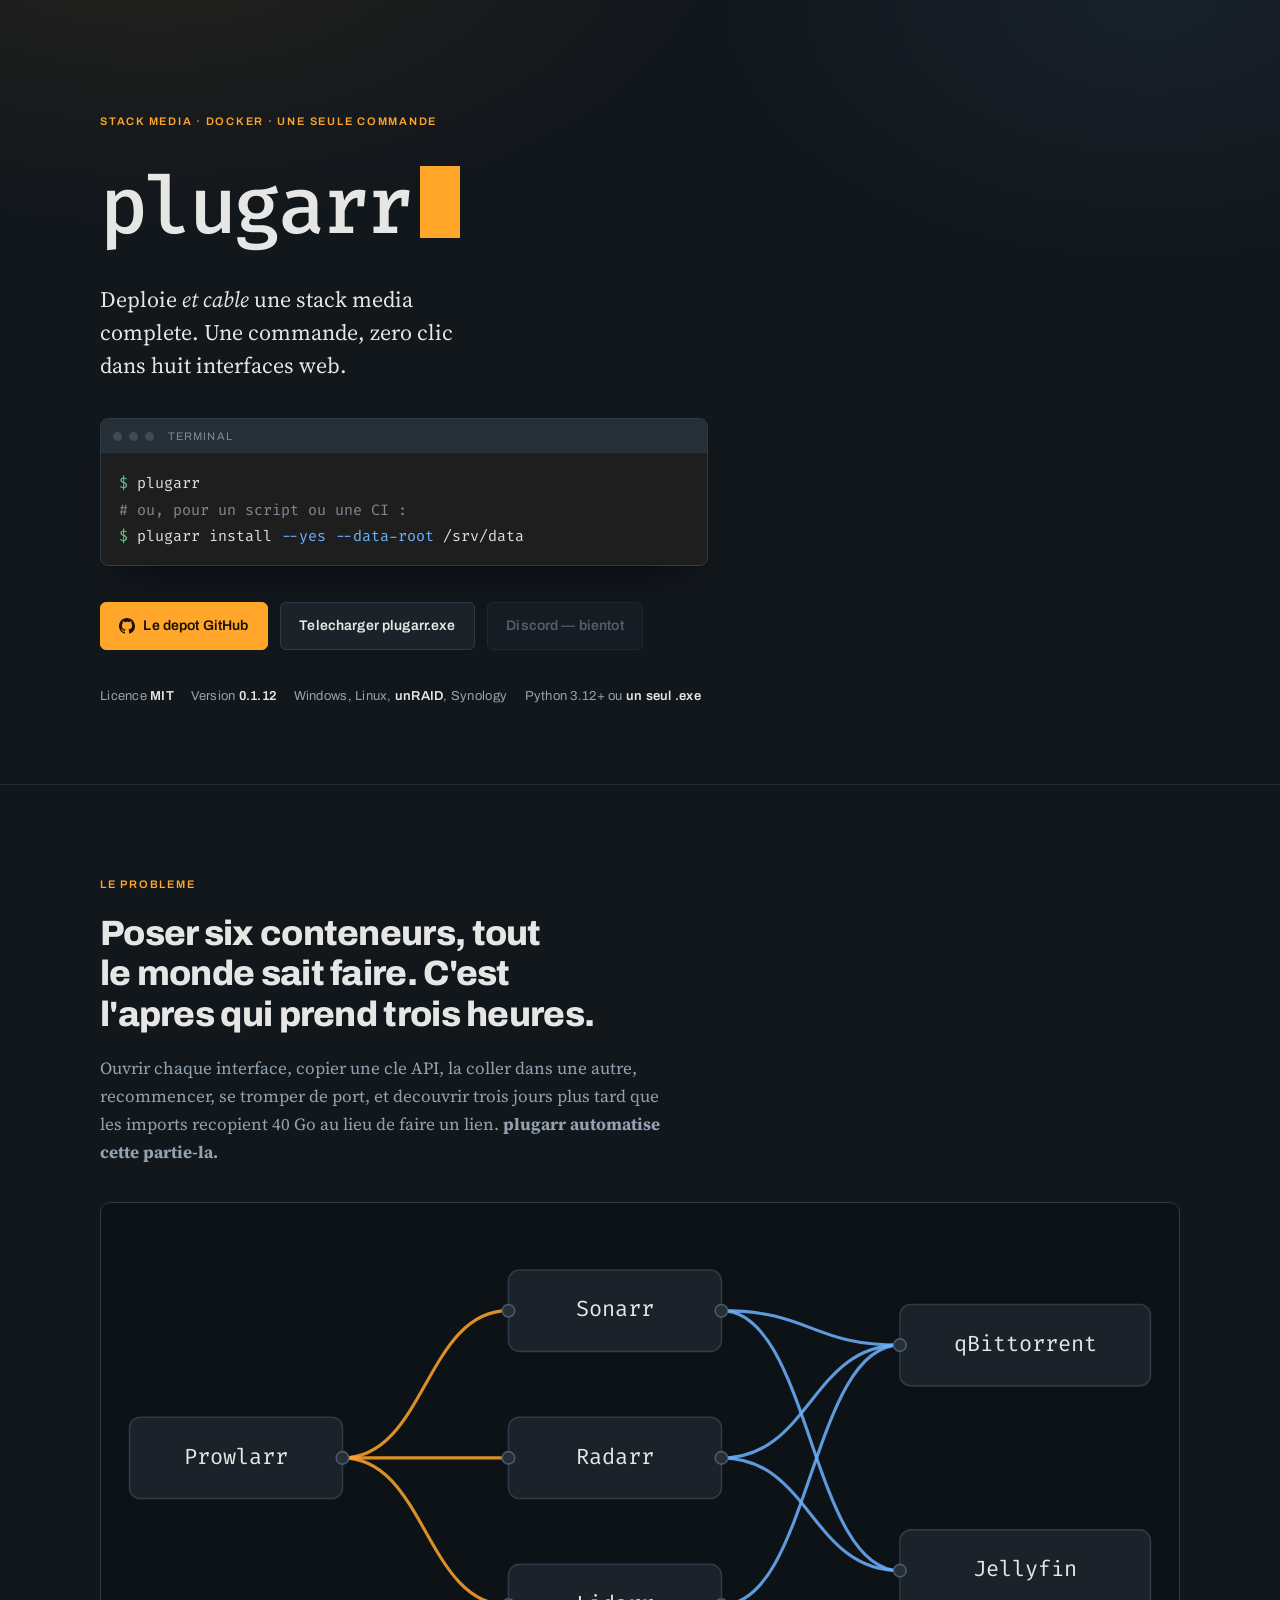
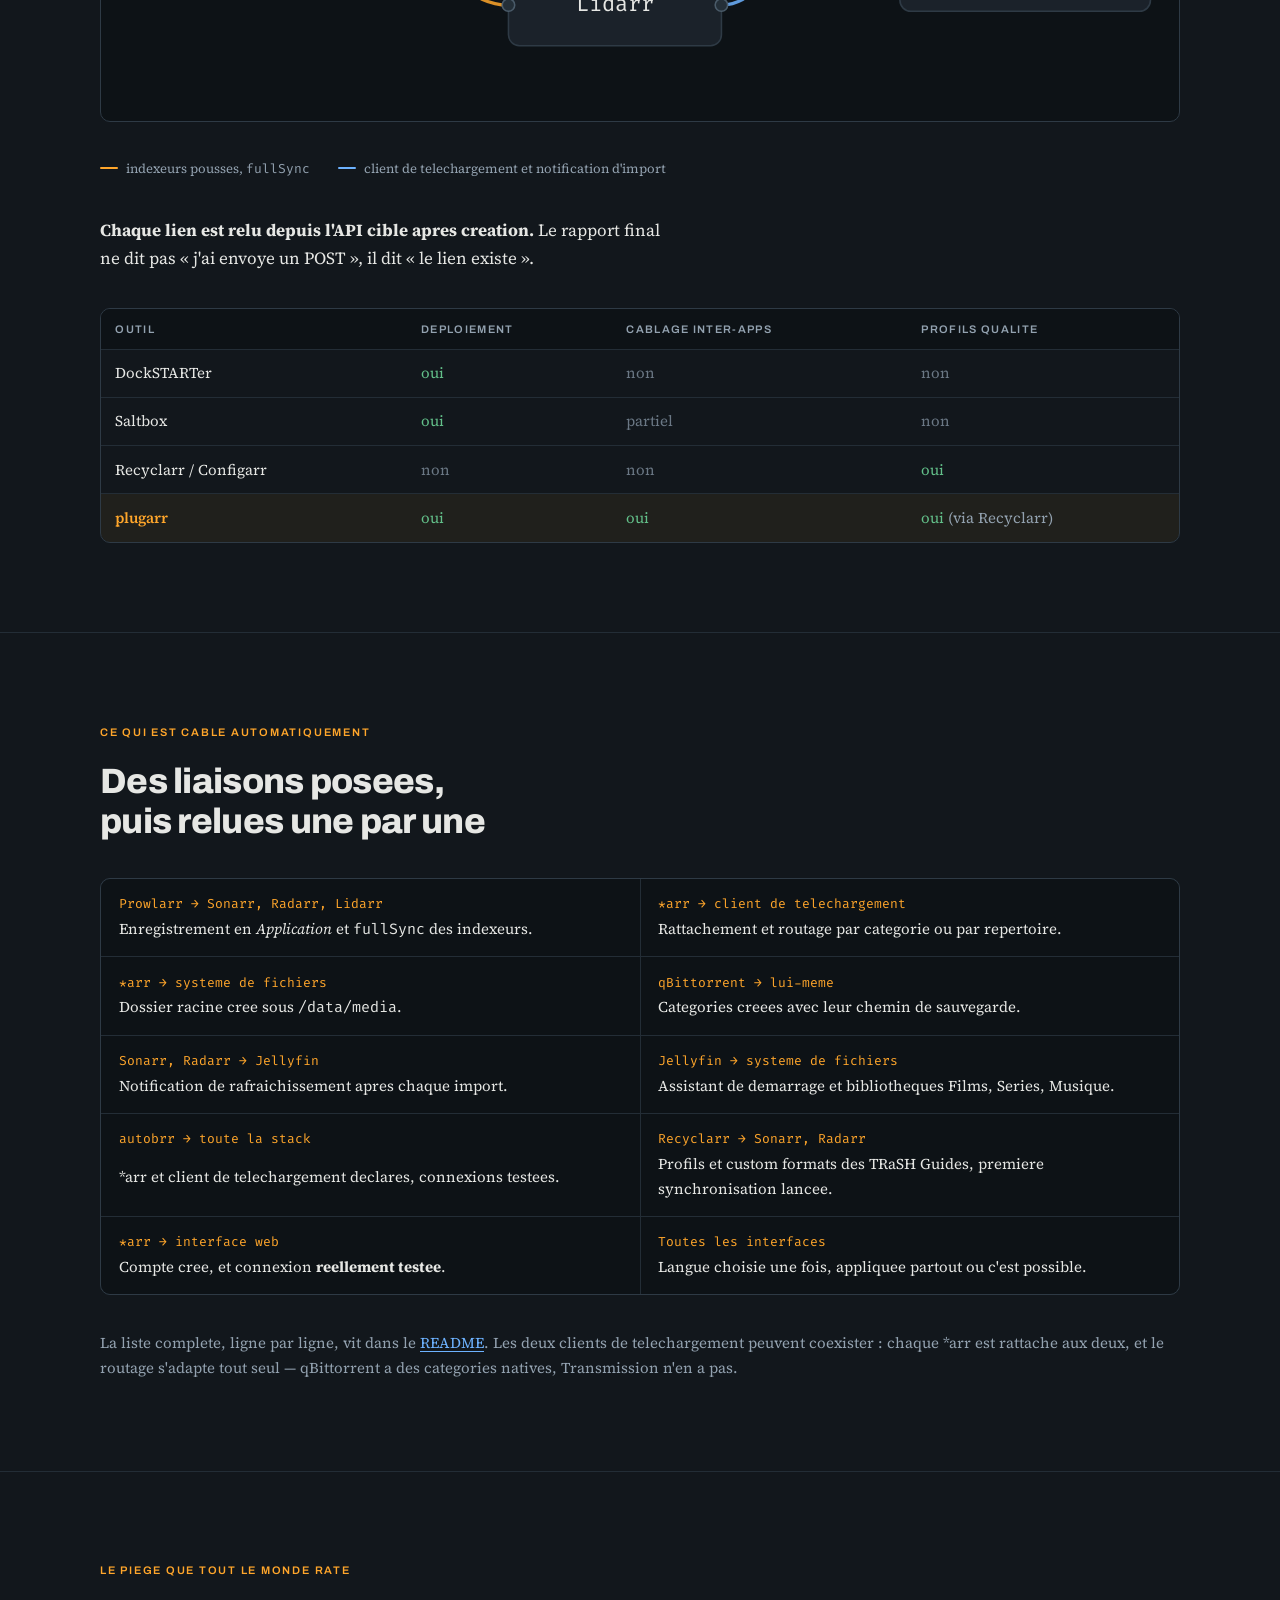
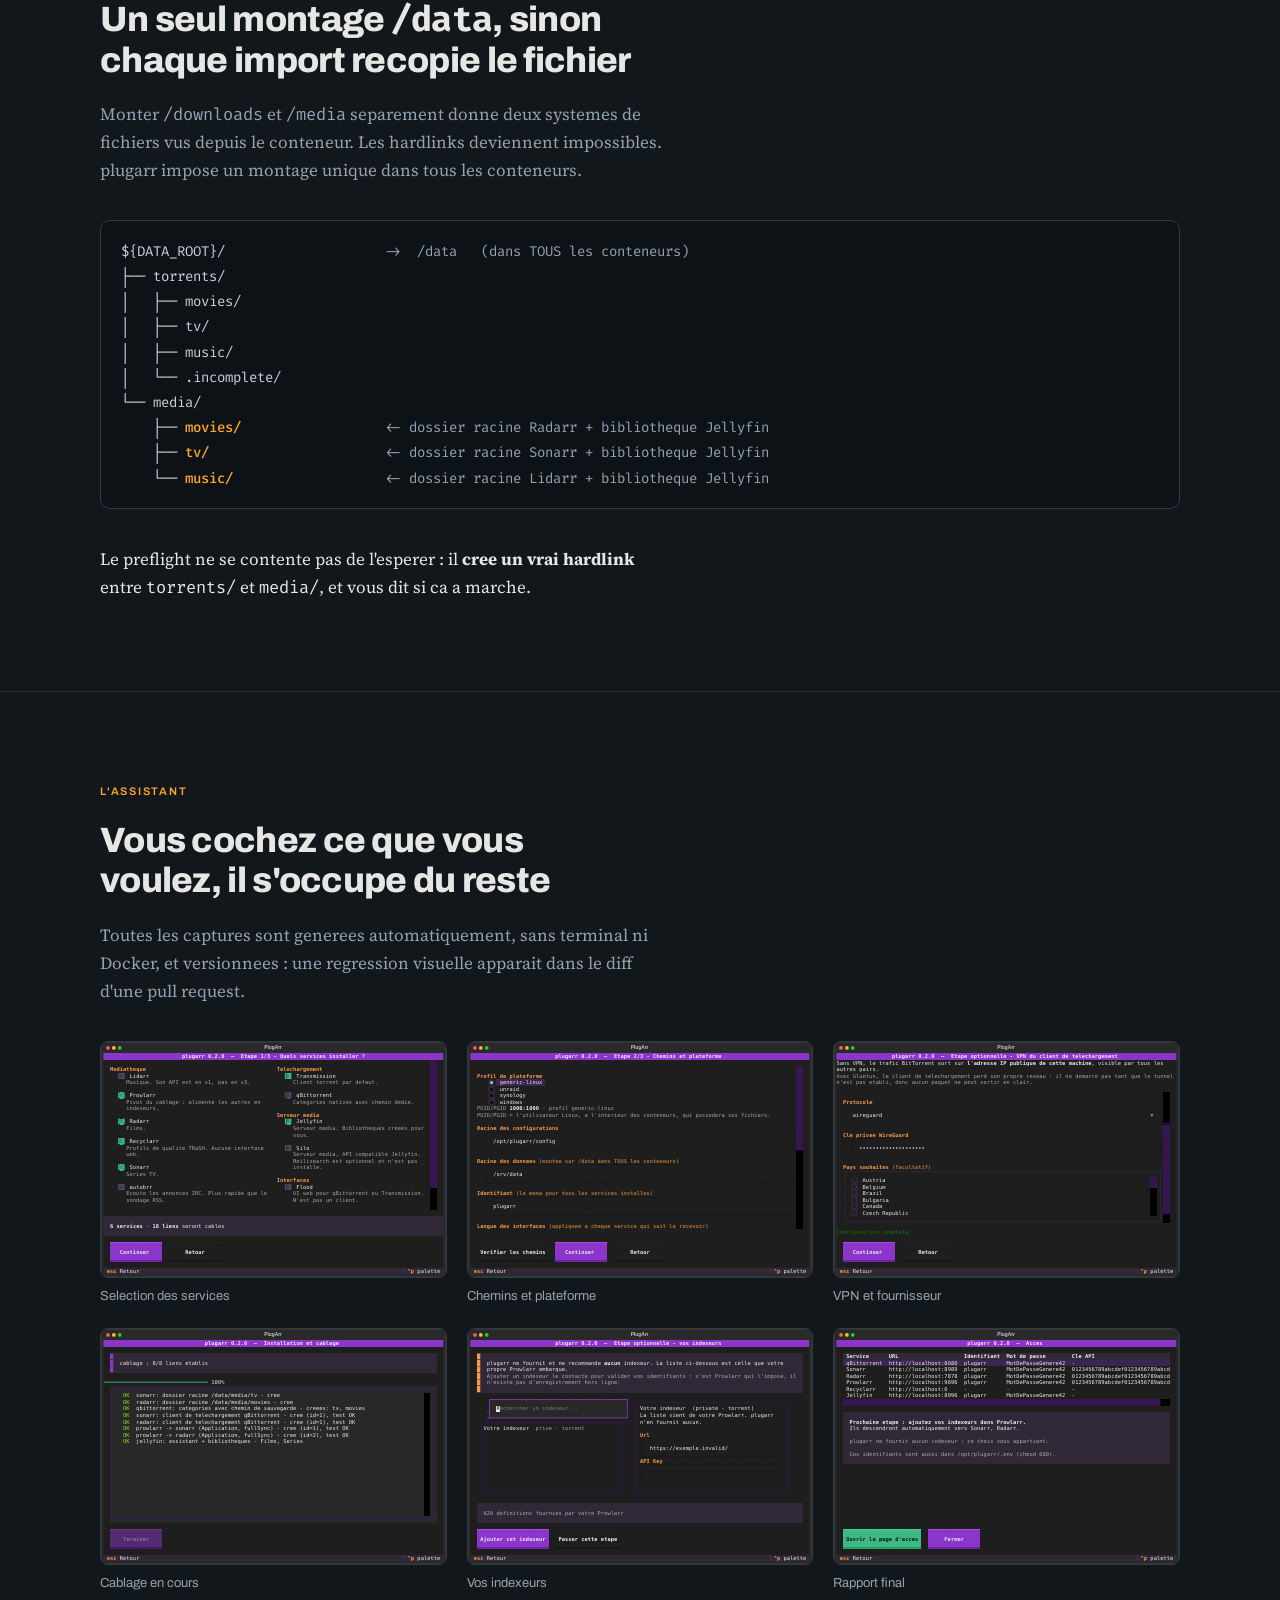
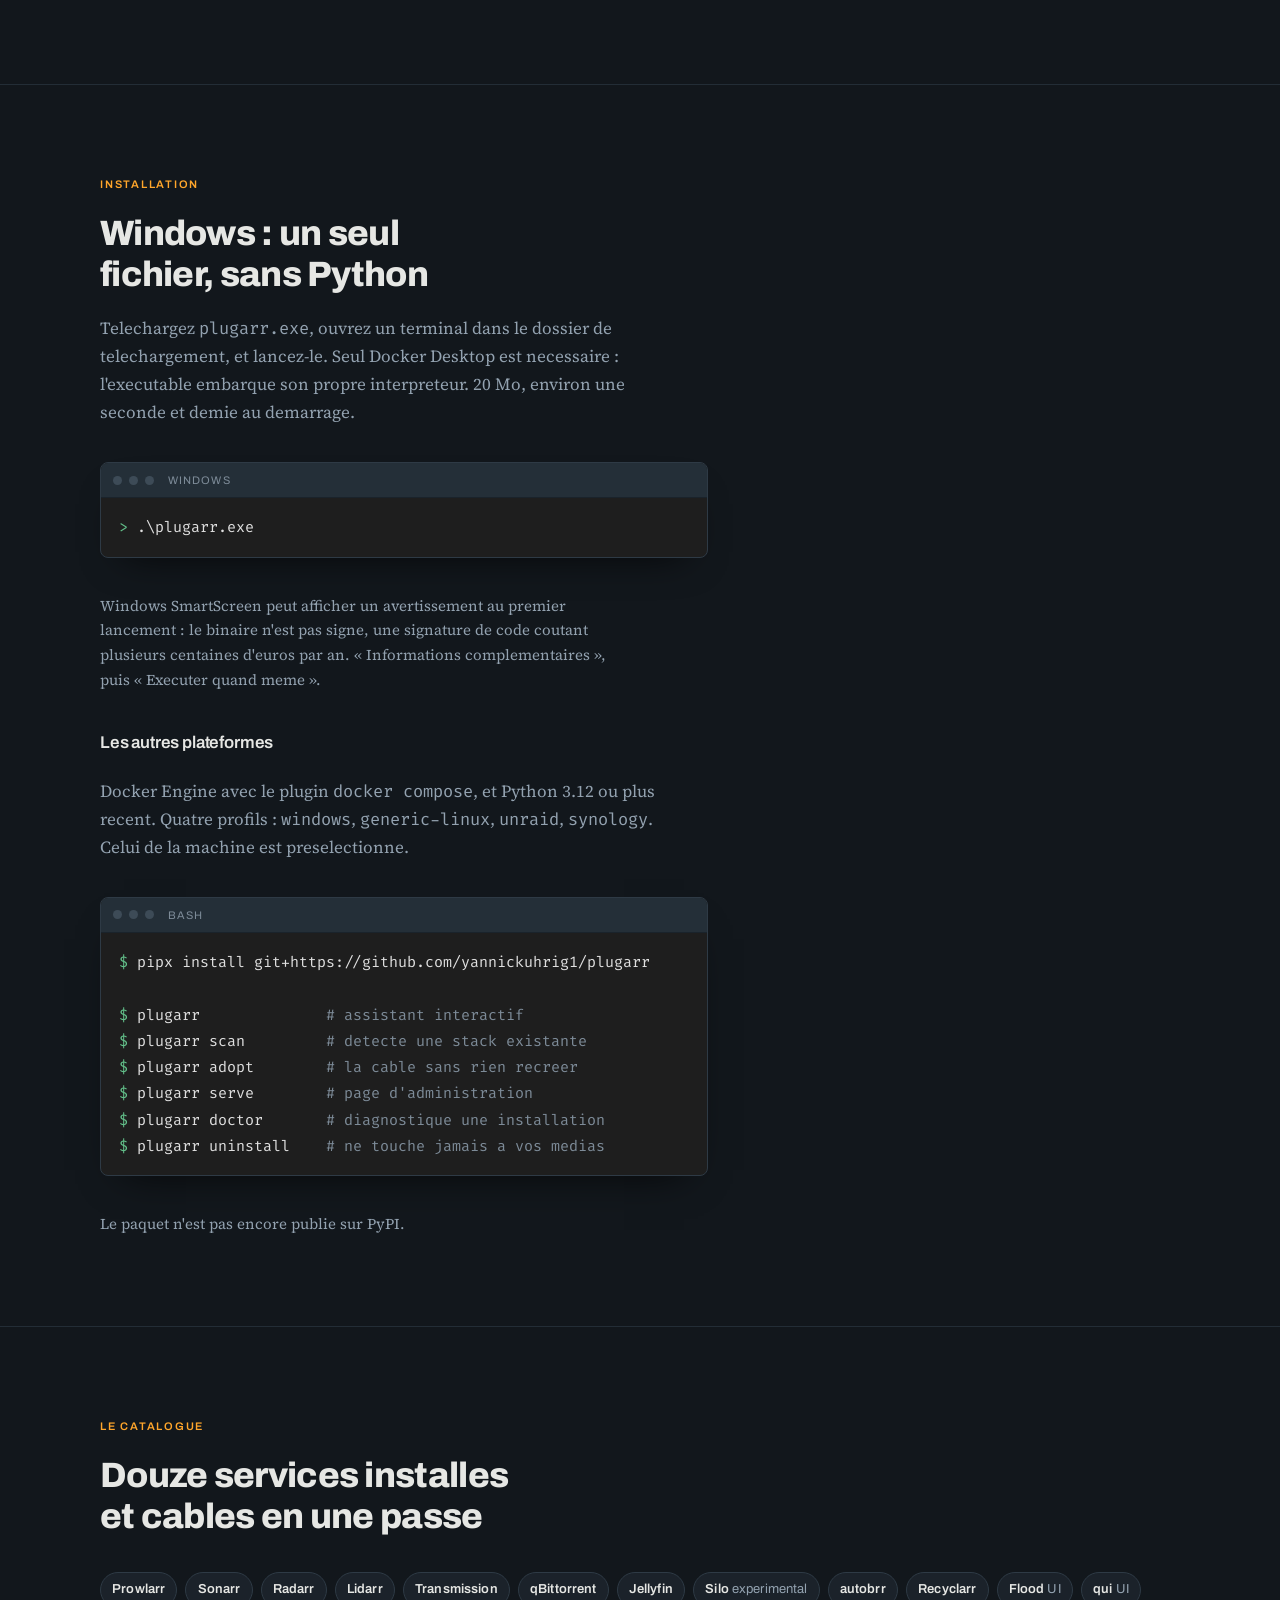
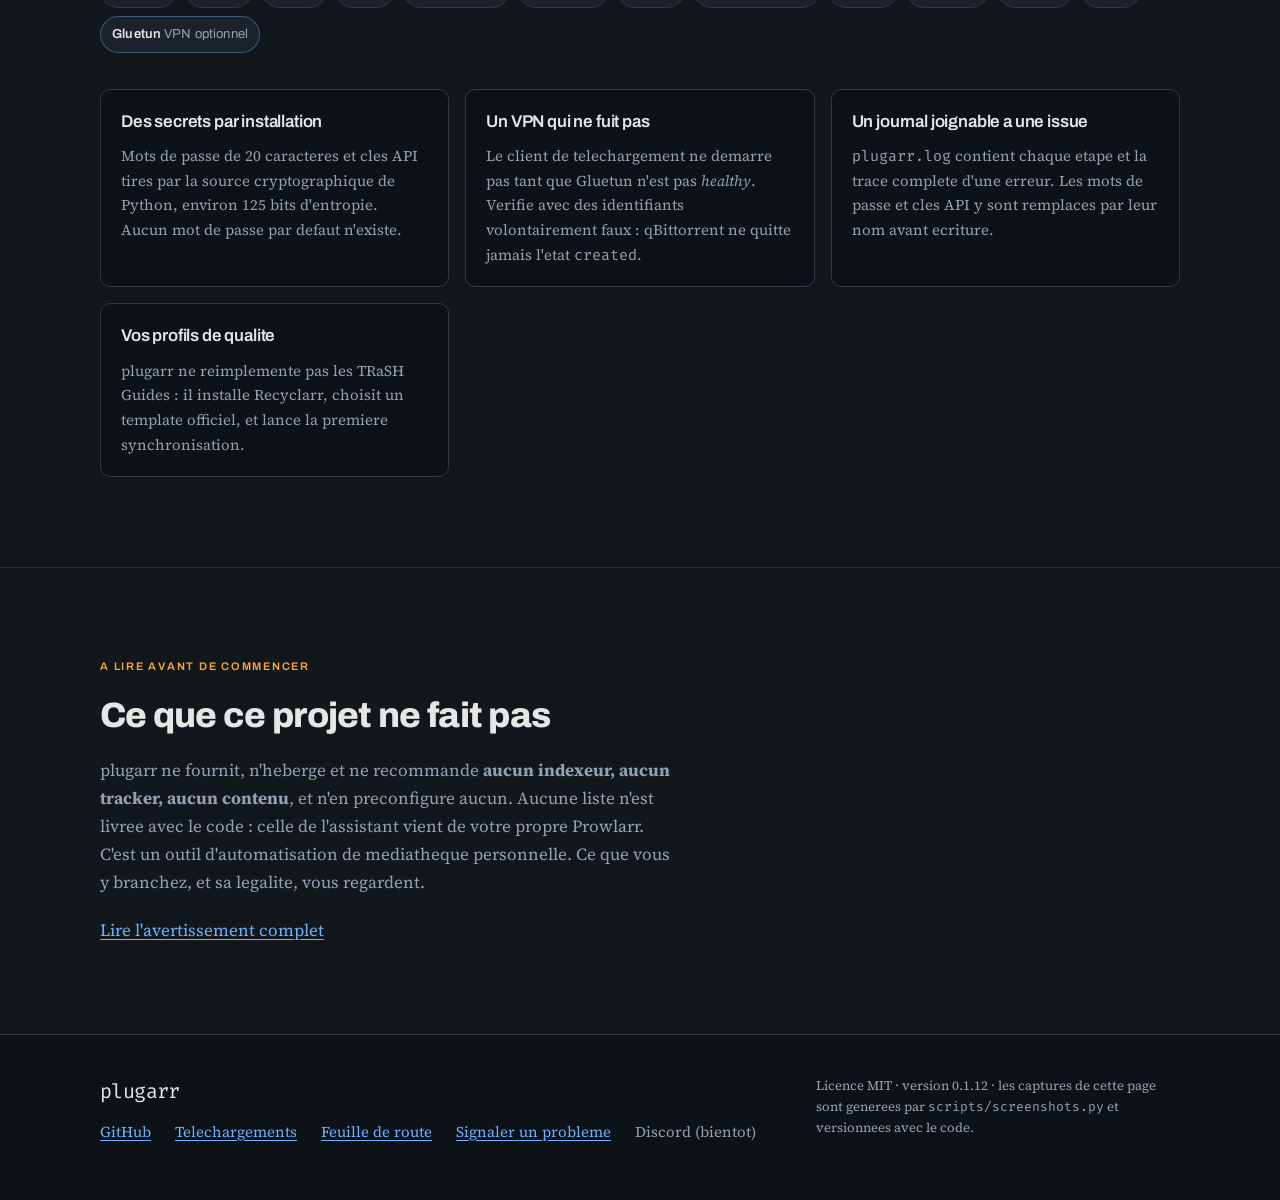
==== commit 7030ad39: "arrsenal devient PlugArr Le nom disait « un tas d'outils », ce que propose n'importe quel depot de c" ====
--- a/docs/index.html
+++ b/docs/index.html
@@ -3,9 +3,9 @@
 <head>
 <meta charset="utf-8">
 <meta name="viewport" content="width=device-width, initial-scale=1">
-<title>arrsenal</title>
-<meta name="description" content="arrsenal deploie et cable une stack media complete : Prowlarr, Sonarr, Radarr, Lidarr, qBittorrent, Jellyfin. Une commande, zero clic dans huit interfaces web.">
-<meta property="og:title" content="arrsenal">
+<title>plugarr</title>
+<meta name="description" content="plugarr deploie et cable une stack media complete : Prowlarr, Sonarr, Radarr, Lidarr, qBittorrent, Jellyfin. Une commande, zero clic dans huit interfaces web.">
+<meta property="og:title" content="plugarr">
 <meta property="og:description" content="Deploie et cable une stack media complete. Une commande, zero clic dans huit interfaces web.">
 <meta property="og:type" content="website">
 <link rel="preconnect" href="https://fonts.googleapis.com">
@@ -231,22 +231,22 @@
 <header class="hero">
   <div class="wrap stack gap-l">
     <p class="eyebrow">Stack media &middot; Docker &middot; une seule commande</p>
-    <h1 class="wordmark">arrsenal<span class="caret" aria-hidden="true"></span></h1>
+    <h1 class="wordmark">plugarr<span class="caret" aria-hidden="true"></span></h1>
     <p class="lead hero-lead">Deploie <em>et cable</em> une stack media complete. Une commande, zero clic dans huit interfaces web.</p>
 
     <div class="term">
       <div class="term-bar"><i class="dot"></i><i class="dot"></i><i class="dot"></i><span>terminal</span></div>
-<pre><code><span class="p">$</span> arrsenal
+<pre><code><span class="p">$</span> plugarr
 <span class="c"># ou, pour un script ou une CI :</span>
-<span class="p">$</span> arrsenal install <span class="f">--yes</span> <span class="f">--data-root</span> /srv/data</code></pre>
+<span class="p">$</span> plugarr install <span class="f">--yes</span> <span class="f">--data-root</span> /srv/data</code></pre>
     </div>
 
     <div class="cta">
-      <a class="btn btn-primary" href="https://github.com/yannickuhrig1/arrsenal">
+      <a class="btn btn-primary" href="https://github.com/yannickuhrig1/plugarr">
         <svg viewBox="0 0 16 16" aria-hidden="true"><path d="M8 0C3.58 0 0 3.58 0 8c0 3.54 2.29 6.53 5.47 7.59.4.07.55-.17.55-.38 0-.19-.01-.82-.01-1.49-2.01.37-2.53-.49-2.69-.94-.09-.23-.48-.94-.82-1.13-.28-.15-.68-.52-.01-.53.63-.01 1.08.58 1.23.82.72 1.21 1.87.87 2.33.66.07-.52.28-.87.51-1.07-1.78-.2-3.64-.89-3.64-3.95 0-.87.31-1.59.82-2.15-.08-.2-.36-1.02.08-2.12 0 0 .67-.21 2.2.82a7.4 7.4 0 0 1 2-.27c.68 0 1.36.09 2 .27 1.53-1.04 2.2-.82 2.2-.82.44 1.1.16 1.92.08 2.12.51.56.82 1.27.82 2.15 0 3.07-1.87 3.75-3.65 3.95.29.25.54.73.54 1.48 0 1.07-.01 1.93-.01 2.2 0 .21.15.46.55.38A8.01 8.01 0 0 0 16 8c0-4.42-3.58-8-8-8Z"/></svg>
         Le depot GitHub
       </a>
-      <a class="btn" href="https://github.com/yannickuhrig1/arrsenal/releases">Telecharger arrsenal.exe</a>
+      <a class="btn" href="https://github.com/yannickuhrig1/plugarr/releases">Telecharger plugarr.exe</a>
       <!-- Discord : renseigner DISCORD_URL dans le script en bas de ce fichier. -->
       <a class="btn" id="discord-cta" href="#" aria-disabled="true">Discord &mdash; bientot</a>
     </div>
@@ -267,7 +267,7 @@
       <h2>Poser six conteneurs, tout le monde sait faire. C'est l'apres qui prend trois heures.</h2>
       <p class="muted">Ouvrir chaque interface, copier une cle API, la coller dans une autre, recommencer,
       se tromper de port, et decouvrir trois jours plus tard que les imports recopient 40 Go au lieu
-      de faire un lien. <strong>arrsenal automatise cette partie-la.</strong></p>
+      de faire un lien. <strong>plugarr automatise cette partie-la.</strong></p>
     </div>
 
     <div class="patch">
@@ -322,7 +322,7 @@
           <tr><td>DockSTARTer</td><td class="yes">oui</td><td class="no">non</td><td class="no">non</td></tr>
           <tr><td>Saltbox</td><td class="yes">oui</td><td class="no">partiel</td><td class="no">non</td></tr>
           <tr><td>Recyclarr / Configarr</td><td class="no">non</td><td class="no">non</td><td class="yes">oui</td></tr>
-          <tr class="self"><td>arrsenal</td><td class="yes">oui</td><td class="yes">oui</td><td class="yes">oui <span class="muted">(via Recyclarr)</span></td></tr>
+          <tr class="self"><td>plugarr</td><td class="yes">oui</td><td class="yes">oui</td><td class="yes">oui <span class="muted">(via Recyclarr)</span></td></tr>
         </tbody>
       </table>
     </div>
@@ -348,7 +348,7 @@
       <div><span class="link">Toutes les interfaces</span><span class="what">Langue choisie une fois, appliquee partout ou c'est possible.</span></div>
     </div>
     <p class="note">La liste complete, ligne par ligne, vit dans le
-      <a href="https://github.com/yannickuhrig1/arrsenal#ce-qui-est-c%C3%A2bl%C3%A9-automatiquement">README</a>.
+      <a href="https://github.com/yannickuhrig1/plugarr#ce-qui-est-c%C3%A2bl%C3%A9-automatiquement">README</a>.
       Les deux clients de telechargement peuvent coexister&nbsp;: chaque *arr est rattache aux deux,
       et le routage s'adapte tout seul &mdash; qBittorrent a des categories natives, Transmission n'en a pas.</p>
   </div>
@@ -361,7 +361,7 @@
       <h2>Un seul montage <span class="mono">/data</span>, sinon chaque import recopie le fichier</h2>
       <p class="muted">Monter <span class="mono">/downloads</span> et <span class="mono">/media</span> separement
       donne deux systemes de fichiers vus depuis le conteneur. Les hardlinks deviennent impossibles.
-      arrsenal impose un montage unique dans tous les conteneurs.</p>
+      plugarr impose un montage unique dans tous les conteneurs.</p>
     </div>
 <pre class="tree">${DATA_ROOT}/                    <i>-&gt;  /data   (dans TOUS les conteneurs)</i>
 &#9500;&#9472;&#9472; torrents/
@@ -402,14 +402,14 @@
     <div class="stack gap-m prose">
       <p class="eyebrow">Installation</p>
       <h2>Windows&nbsp;: un seul fichier, sans Python</h2>
-      <p class="muted">Telechargez <span class="mono">arrsenal.exe</span>, ouvrez un terminal dans le dossier
+      <p class="muted">Telechargez <span class="mono">plugarr.exe</span>, ouvrez un terminal dans le dossier
       de telechargement, et lancez-le. Seul Docker Desktop est necessaire&nbsp;: l'executable embarque
       son propre interpreteur. 20&nbsp;Mo, environ une seconde et demie au demarrage.</p>
     </div>
 
     <div class="term">
       <div class="term-bar"><i class="dot"></i><i class="dot"></i><i class="dot"></i><span>windows</span></div>
-<pre><code><span class="p">&gt;</span> .\arrsenal.exe</code></pre>
+<pre><code><span class="p">&gt;</span> .\plugarr.exe</code></pre>
     </div>
     <p class="note prose">Windows SmartScreen peut afficher un avertissement au premier lancement&nbsp;:
     le binaire n'est pas signe, une signature de code coutant plusieurs centaines d'euros par an.
@@ -425,14 +425,14 @@
 
     <div class="term">
       <div class="term-bar"><i class="dot"></i><i class="dot"></i><i class="dot"></i><span>bash</span></div>
-<pre><code><span class="p">$</span> pipx install git+https://github.com/yannickuhrig1/arrsenal
-
-<span class="p">$</span> arrsenal              <span class="c"># assistant interactif</span>
-<span class="p">$</span> arrsenal scan         <span class="c"># detecte une stack existante</span>
-<span class="p">$</span> arrsenal adopt        <span class="c"># la cable sans rien recreer</span>
-<span class="p">$</span> arrsenal serve        <span class="c"># page d'administration</span>
-<span class="p">$</span> arrsenal doctor       <span class="c"># diagnostique une installation</span>
-<span class="p">$</span> arrsenal uninstall    <span class="c"># ne touche jamais a vos medias</span></code></pre>
+<pre><code><span class="p">$</span> pipx install git+https://github.com/yannickuhrig1/plugarr
+
+<span class="p">$</span> plugarr              <span class="c"># assistant interactif</span>
+<span class="p">$</span> plugarr scan         <span class="c"># detecte une stack existante</span>
+<span class="p">$</span> plugarr adopt        <span class="c"># la cable sans rien recreer</span>
+<span class="p">$</span> plugarr serve        <span class="c"># page d'administration</span>
+<span class="p">$</span> plugarr doctor       <span class="c"># diagnostique une installation</span>
+<span class="p">$</span> plugarr uninstall    <span class="c"># ne touche jamais a vos medias</span></code></pre>
     </div>
     <p class="note">Le paquet n'est pas encore publie sur PyPI.</p>
   </div>
@@ -473,12 +473,12 @@
       </div>
       <div class="card">
         <h3>Un journal joignable a une issue</h3>
-        <p><span class="mono">arrsenal.log</span> contient chaque etape et la trace complete d'une erreur.
+        <p><span class="mono">plugarr.log</span> contient chaque etape et la trace complete d'une erreur.
         Les mots de passe et cles API y sont remplaces par leur nom avant ecriture.</p>
       </div>
       <div class="card">
         <h3>Vos profils de qualite</h3>
-        <p>arrsenal ne reimplemente pas les TRaSH Guides&nbsp;: il installe Recyclarr, choisit un
+        <p>plugarr ne reimplemente pas les TRaSH Guides&nbsp;: il installe Recyclarr, choisit un
         template officiel, et lance la premiere synchronisation.</p>
       </div>
     </div>
@@ -490,11 +490,11 @@
    <div class="stack gap-m prose">
     <p class="eyebrow">A lire avant de commencer</p>
     <h2>Ce que ce projet ne fait pas</h2>
-    <p class="muted">arrsenal ne fournit, n'heberge et ne recommande <strong>aucun indexeur, aucun tracker,
+    <p class="muted">plugarr ne fournit, n'heberge et ne recommande <strong>aucun indexeur, aucun tracker,
     aucun contenu</strong>, et n'en preconfigure aucun. Aucune liste n'est livree avec le code&nbsp;:
     celle de l'assistant vient de votre propre Prowlarr. C'est un outil d'automatisation de mediatheque
     personnelle. Ce que vous y branchez, et sa legalite, vous regardent.</p>
-    <p><a href="https://github.com/yannickuhrig1/arrsenal/blob/main/DISCLAIMER.md">Lire l'avertissement complet</a></p>
+    <p><a href="https://github.com/yannickuhrig1/plugarr/blob/main/DISCLAIMER.md">Lire l'avertissement complet</a></p>
    </div>
   </div>
 </section>
@@ -502,12 +502,12 @@
 <footer>
   <div class="wrap footer-grid">
     <div class="stack gap-s">
-      <p class="mono" style="font-size:1.25rem;letter-spacing:-.03em">arrsenal</p>
+      <p class="mono" style="font-size:1.25rem;letter-spacing:-.03em">plugarr</p>
       <p class="footer-links">
-        <a href="https://github.com/yannickuhrig1/arrsenal">GitHub</a>
-        <a href="https://github.com/yannickuhrig1/arrsenal/releases">Telechargements</a>
-        <a href="https://github.com/yannickuhrig1/arrsenal/blob/main/ROADMAP.md">Feuille de route</a>
-        <a href="https://github.com/yannickuhrig1/arrsenal/issues">Signaler un probleme</a>
+        <a href="https://github.com/yannickuhrig1/plugarr">GitHub</a>
+        <a href="https://github.com/yannickuhrig1/plugarr/releases">Telechargements</a>
+        <a href="https://github.com/yannickuhrig1/plugarr/blob/main/ROADMAP.md">Feuille de route</a>
+        <a href="https://github.com/yannickuhrig1/plugarr/issues">Signaler un probleme</a>
         <a id="discord-footer" href="#" aria-disabled="true">Discord (bientot)</a>
       </p>
     </div>
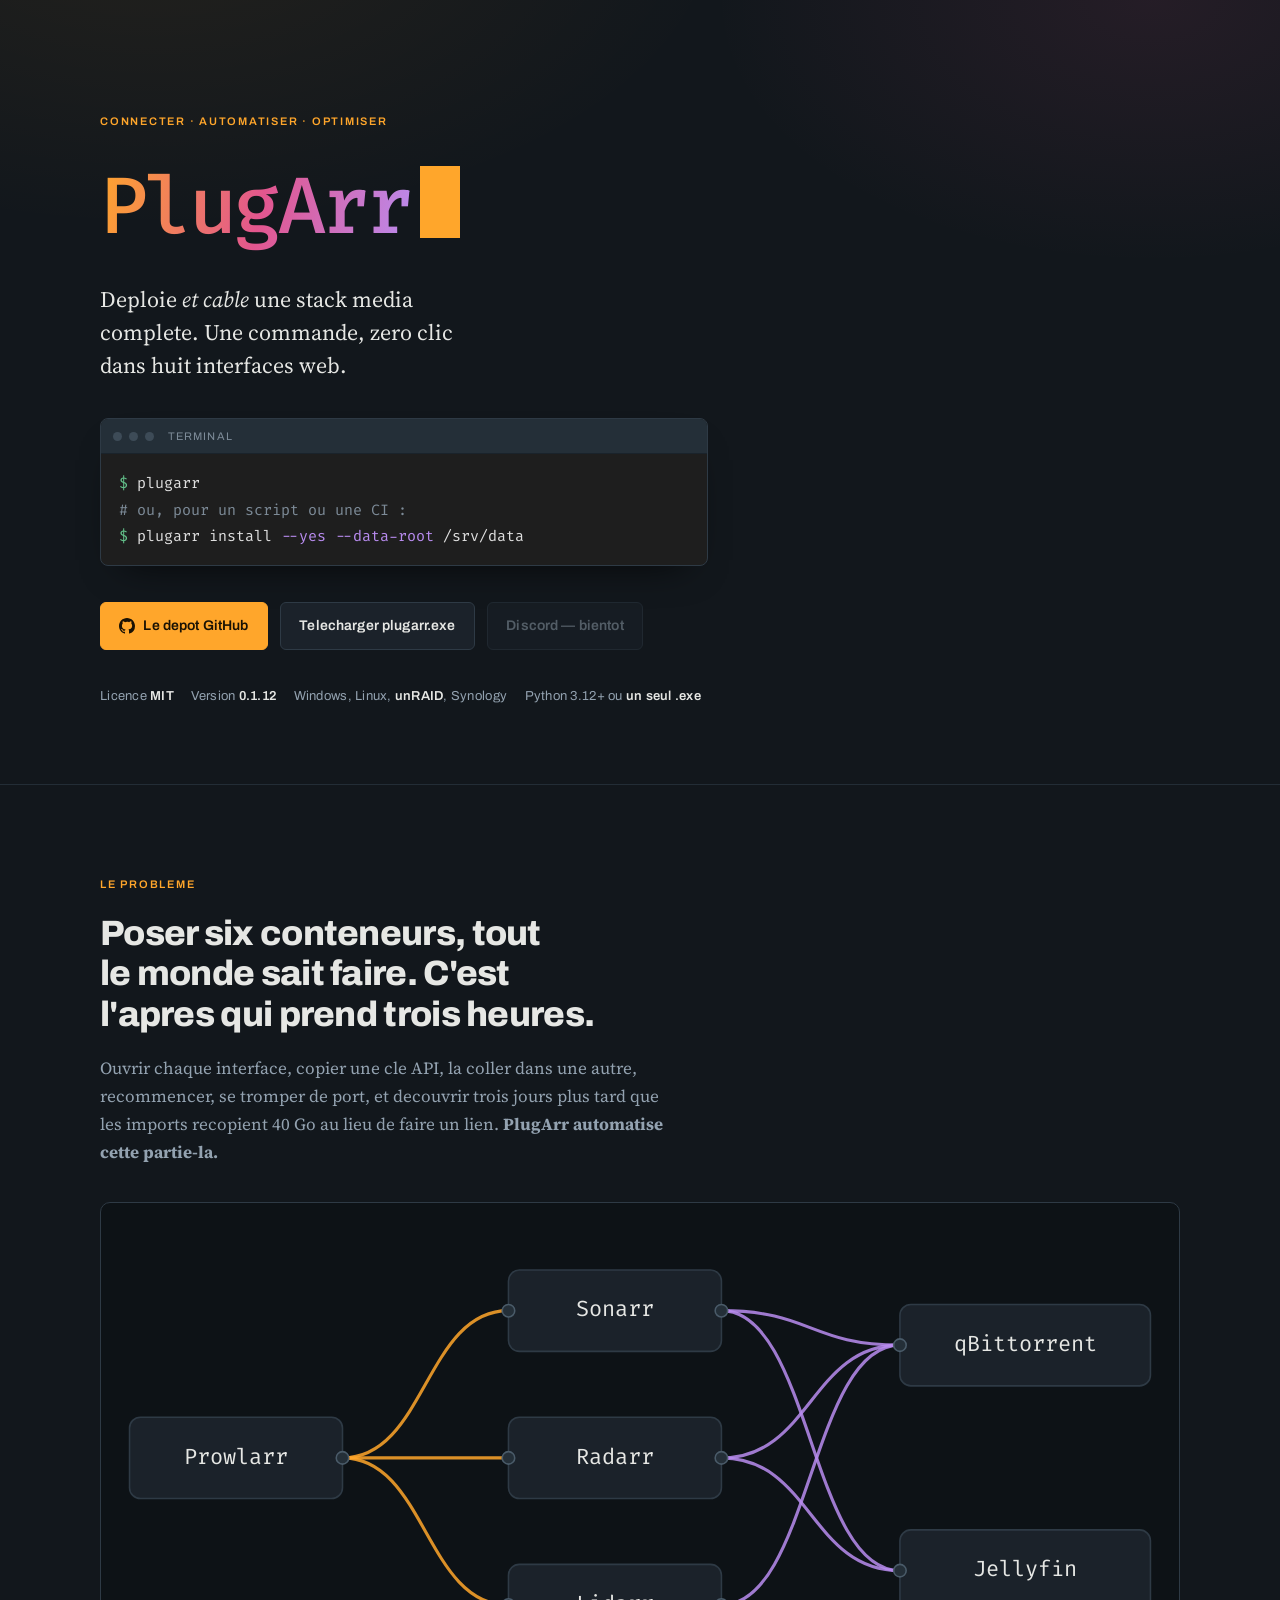
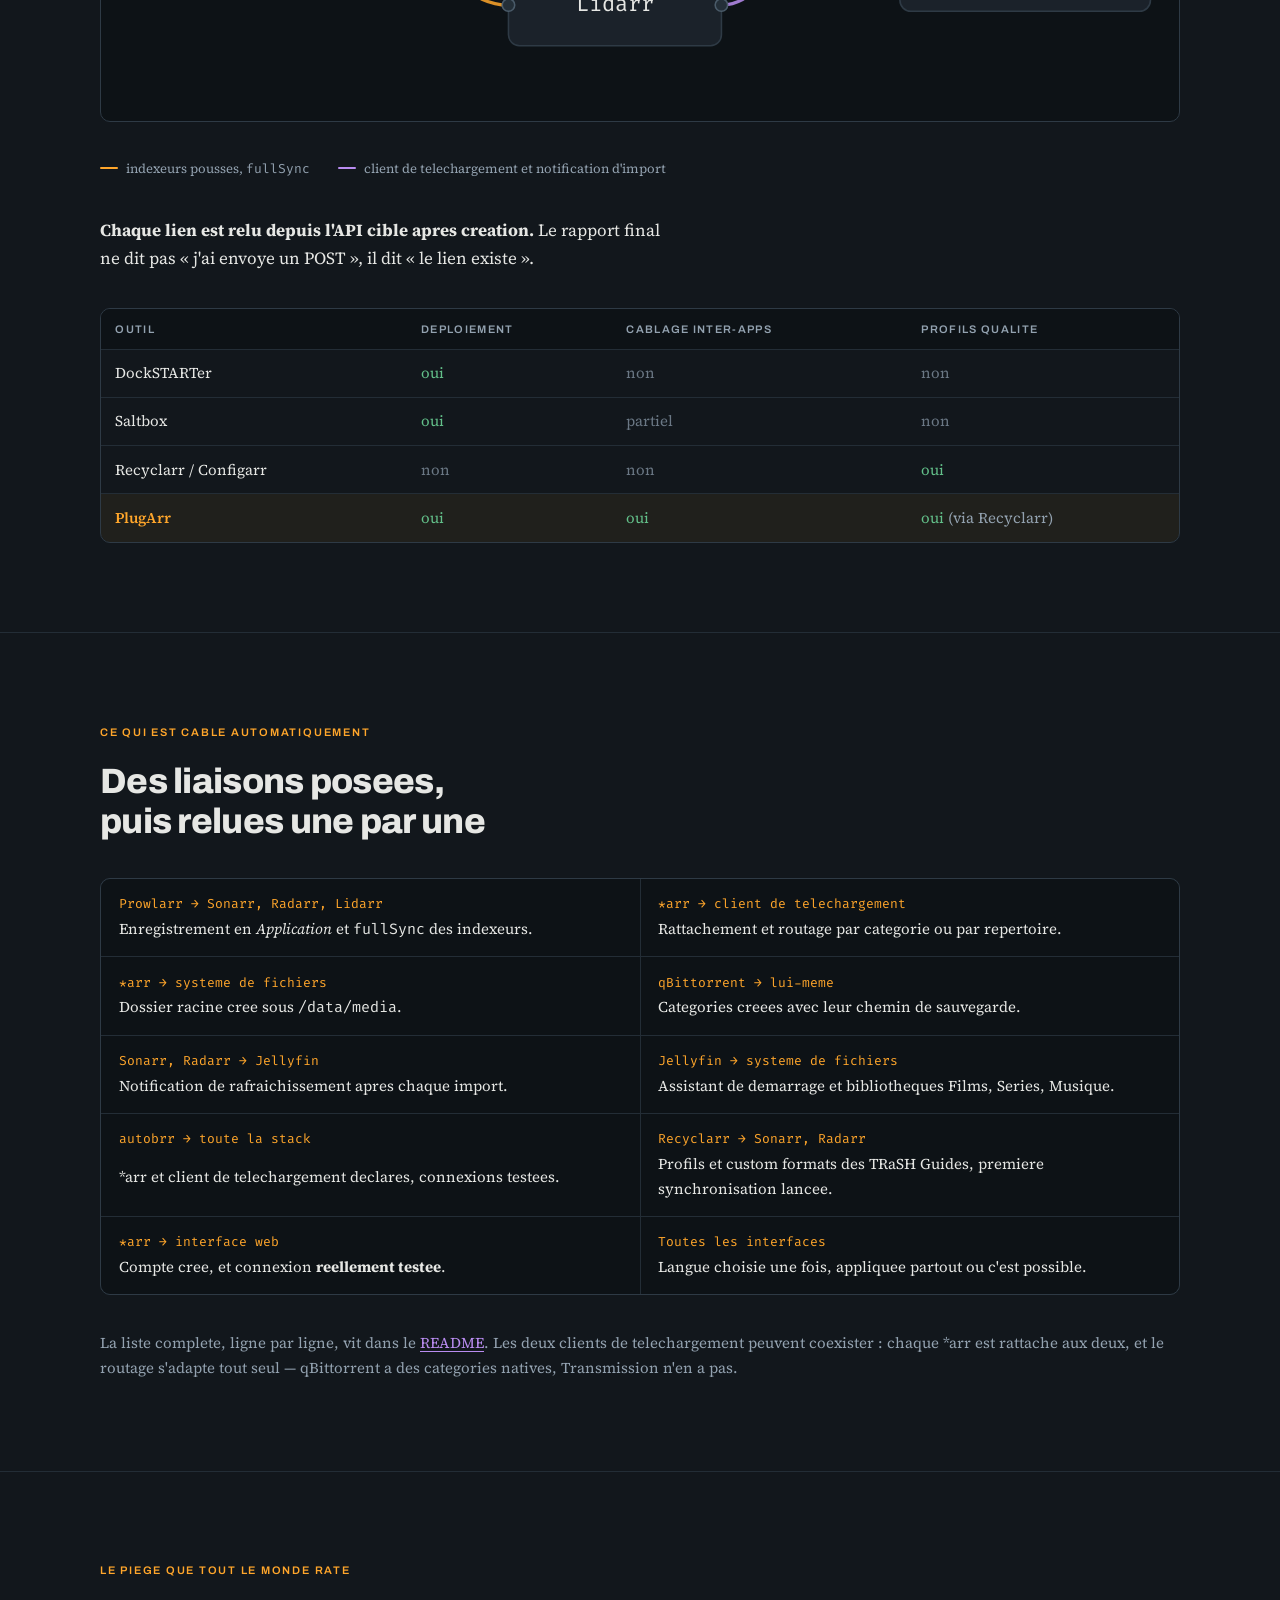
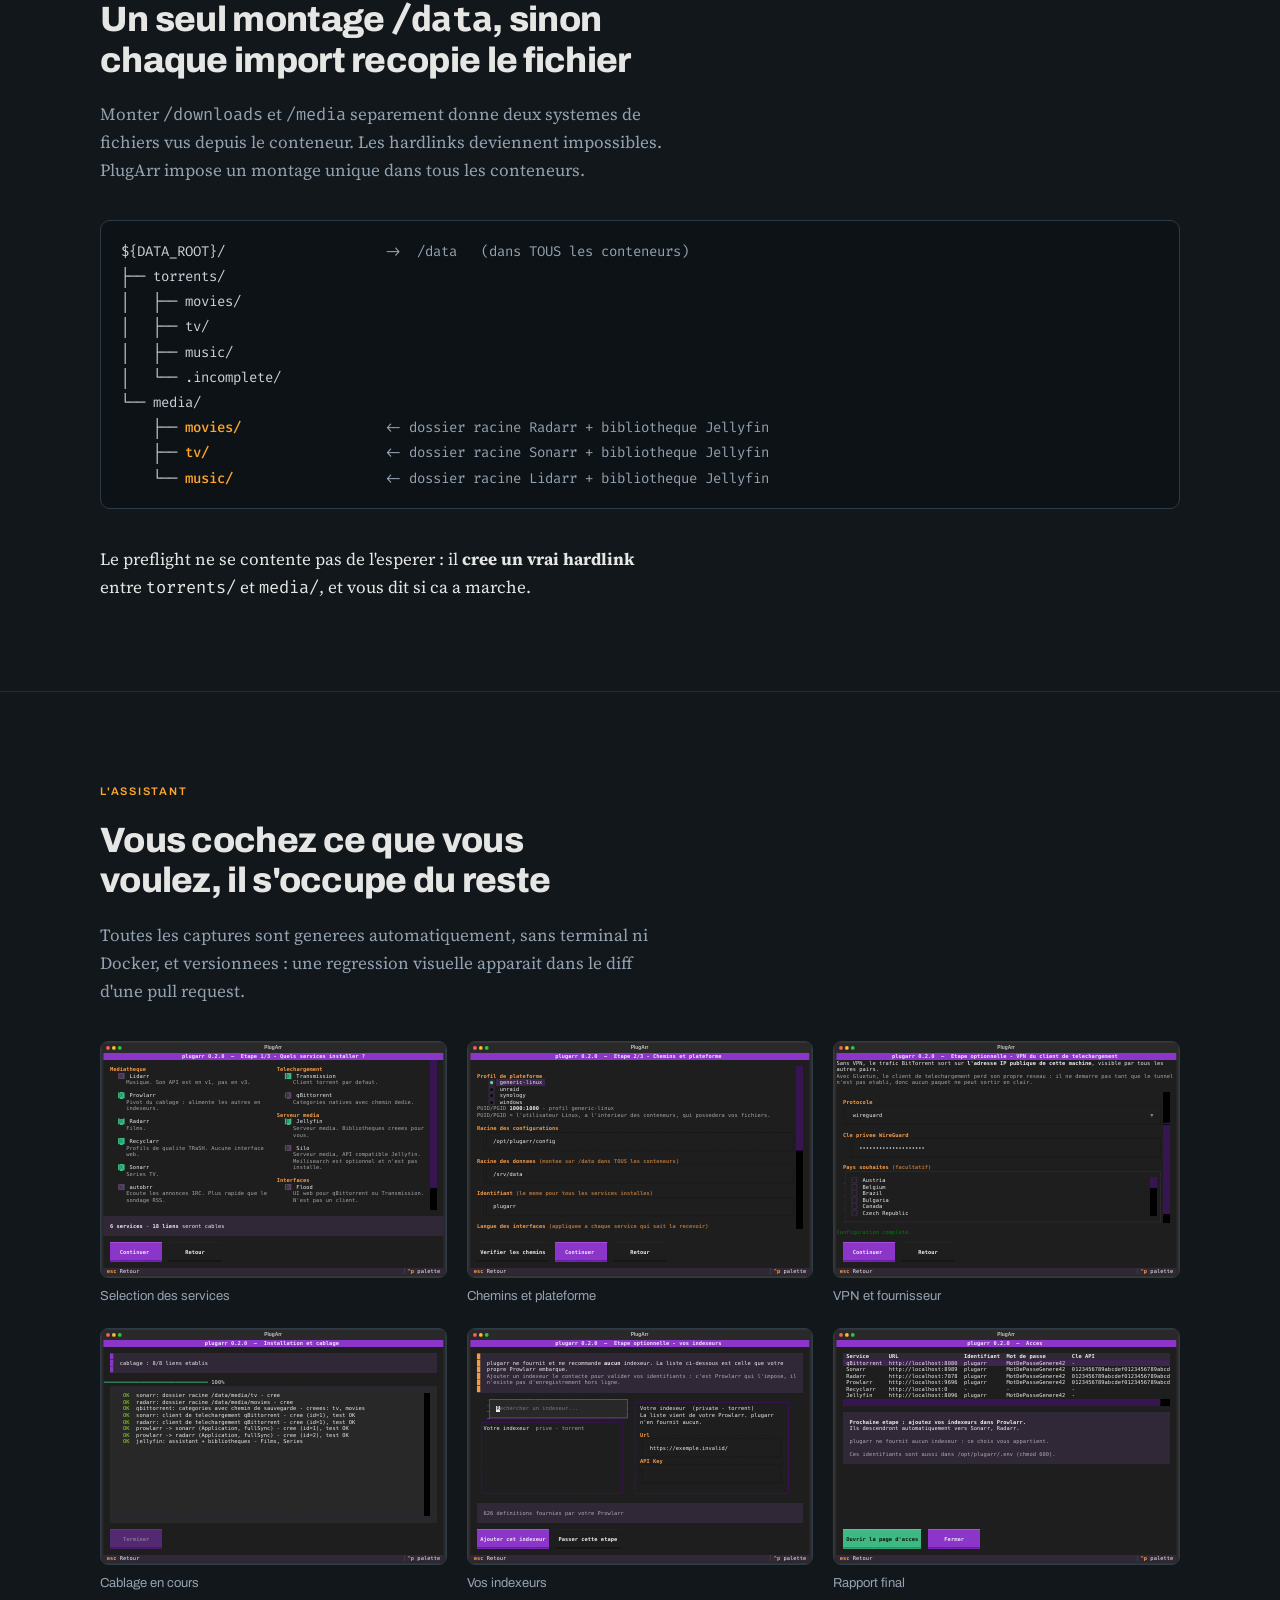
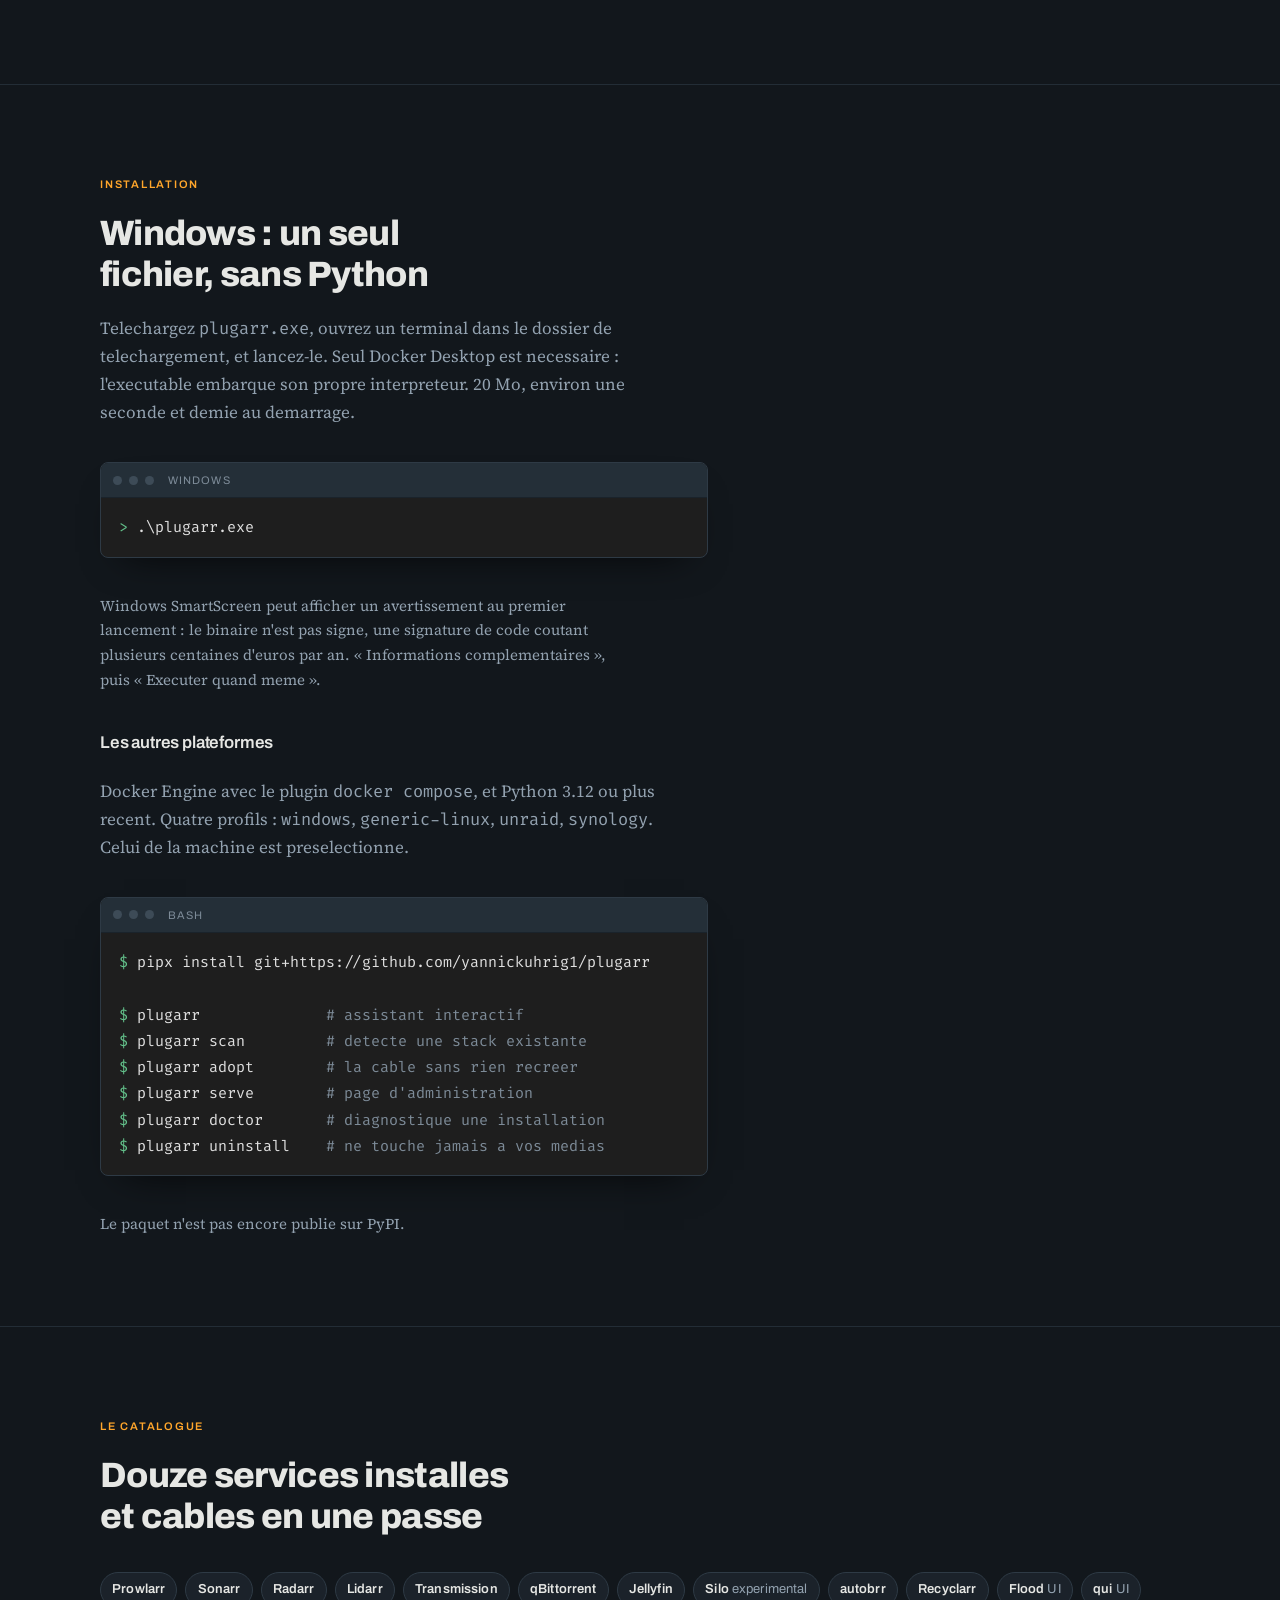
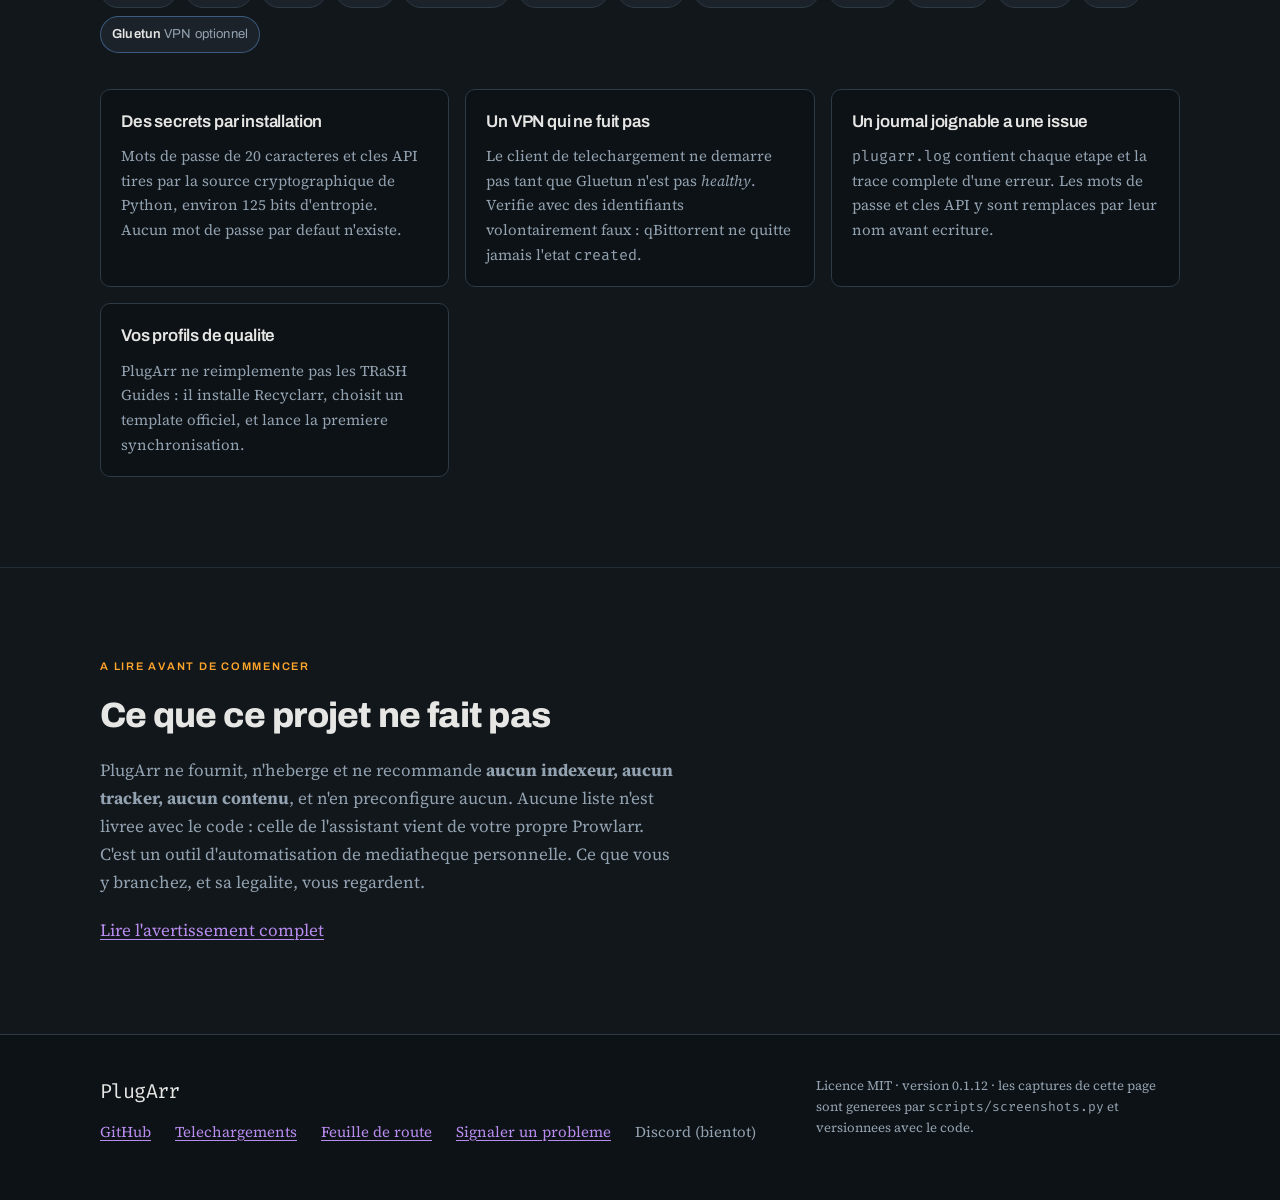
==== commit dcb64dc0: "Empreintes des cinq services a venir, et l'obstacle Audiobookshelf Les cinq images sont relevees et " ====
--- a/docs/index.html
+++ b/docs/index.html
@@ -3,9 +3,9 @@
 <head>
 <meta charset="utf-8">
 <meta name="viewport" content="width=device-width, initial-scale=1">
-<title>plugarr</title>
-<meta name="description" content="plugarr deploie et cable une stack media complete : Prowlarr, Sonarr, Radarr, Lidarr, qBittorrent, Jellyfin. Une commande, zero clic dans huit interfaces web.">
-<meta property="og:title" content="plugarr">
+<title>PlugArr</title>
+<meta name="description" content="PlugArr deploie et cable une stack media complete : Prowlarr, Sonarr, Radarr, Lidarr, qBittorrent, Jellyfin. Une commande, zero clic dans huit interfaces web.">
+<meta property="og:title" content="PlugArr">
 <meta property="og:description" content="Deploie et cable une stack media complete. Une commande, zero clic dans huit interfaces web.">
 <meta property="og:type" content="website">
 <link rel="preconnect" href="https://fonts.googleapis.com">
@@ -27,7 +27,8 @@
   --text:#e6e7e4;
   --muted:#93a2b0;
   --amber:#ffa62b;
-  --blue:#6db2ff;
+  --violet:#b98cf0;
+  --magenta:#e2568f;
   --ok:#63c08a;
   --shadow:0 18px 40px -24px rgba(0,0,0,.9);
   --step:clamp(1rem,.9rem + .4vw,1.0625rem);
@@ -44,7 +45,7 @@
   -webkit-font-smoothing:antialiased;
 }
 img{max-width:100%;height:auto;display:block}
-a{color:var(--blue);text-decoration-thickness:1px;text-underline-offset:3px}
+a{color:var(--violet);text-decoration-thickness:1px;text-underline-offset:3px}
 a:hover{color:var(--amber)}
 a[aria-disabled="true"]{color:var(--muted);text-decoration:none;pointer-events:none}
 :focus-visible{outline:2px solid var(--amber);outline-offset:3px;border-radius:2px}
@@ -79,7 +80,7 @@
   padding-block:clamp(3.5rem,9vw,7rem) clamp(3rem,6vw,5rem);
   background:
     radial-gradient(60rem 32rem at 12% -10%,rgba(255,166,43,.07),transparent 60%),
-    radial-gradient(50rem 30rem at 90% 0%,rgba(109,178,255,.06),transparent 55%),
+    radial-gradient(50rem 30rem at 90% 0%,rgba(226,86,143,.09),transparent 55%),
     var(--ground);
 }
 .wordmark{
@@ -87,6 +88,14 @@
   font-size:clamp(2.75rem,1.6rem + 5.4vw,5rem);
   letter-spacing:-.045em;line-height:1;margin:0;color:var(--text);
 }
+/* Le degrade du logo : orange, magenta, violet. Le texte reste lisible
+   si background-clip:text n'est pas supporte. */
+@supports ((-webkit-background-clip:text) or (background-clip:text)){
+  .wordmark span.nom{
+    background:linear-gradient(102deg,var(--amber) 0%,var(--magenta) 52%,var(--violet) 100%);
+    -webkit-background-clip:text;background-clip:text;color:transparent;
+  }
+}
 .caret{
   display:inline-block;width:.5em;height:.9em;margin-left:.12em;
   background:var(--amber);vertical-align:-.06em;
@@ -115,7 +124,7 @@
 .term pre{margin:0;padding:1rem 1.1rem;overflow-x:auto;font-size:.9375rem;line-height:1.75;color:#e0e0e0}
 .term .p{color:var(--ok)}
 .term .c{color:#7d8b98}
-.term .f{color:var(--blue)}
+.term .f{color:var(--violet)}
 
 /* --- boutons ---------------------------------------------------- */
 .cta{display:flex;flex-wrap:wrap;gap:.75rem}
@@ -146,7 +155,7 @@
 .patch .port{fill:var(--chrome);stroke:#4a5b69;stroke-width:1}
 .patch .cable{fill:none;stroke-width:2;stroke-linecap:round;opacity:.85}
 .patch .c-amber{stroke:var(--amber)}
-.patch .c-blue{stroke:var(--blue)}
+.patch .c-violet{stroke:var(--violet)}
 .legend{display:flex;flex-wrap:wrap;gap:.35rem 1.75rem;font-size:.8125rem;color:var(--muted)}
 .legend i{display:inline-block;width:18px;height:2px;margin-right:.5rem;vertical-align:.3em;border-radius:1px}
 @media (prefers-reduced-motion:no-preference){
@@ -230,8 +239,8 @@
 
 <header class="hero">
   <div class="wrap stack gap-l">
-    <p class="eyebrow">Stack media &middot; Docker &middot; une seule commande</p>
-    <h1 class="wordmark">plugarr<span class="caret" aria-hidden="true"></span></h1>
+    <p class="eyebrow">Connecter &middot; Automatiser &middot; Optimiser</p>
+    <h1 class="wordmark"><span class="nom">PlugArr</span><span class="caret" aria-hidden="true"></span></h1>
     <p class="lead hero-lead">Deploie <em>et cable</em> une stack media complete. Une commande, zero clic dans huit interfaces web.</p>
 
     <div class="term">
@@ -267,7 +276,7 @@
       <h2>Poser six conteneurs, tout le monde sait faire. C'est l'apres qui prend trois heures.</h2>
       <p class="muted">Ouvrir chaque interface, copier une cle API, la coller dans une autre, recommencer,
       se tromper de port, et decouvrir trois jours plus tard que les imports recopient 40 Go au lieu
-      de faire un lien. <strong>plugarr automatise cette partie-la.</strong></p>
+      de faire un lien. <strong>PlugArr automatise cette partie-la.</strong></p>
     </div>
 
     <div class="patch">
@@ -275,11 +284,11 @@
         <path class="cable c-amber" d="M144 150 C 197 150 197 56 250 56"/>
         <path class="cable c-amber" d="M144 150 C 197 150 197 150 250 150"/>
         <path class="cable c-amber" d="M144 150 C 197 150 197 244 250 244"/>
-        <path class="cable c-blue" d="M386 56 C 443 56 443 78 500 78"/>
-        <path class="cable c-blue" d="M386 150 C 443 150 443 78 500 78"/>
-        <path class="cable c-blue" d="M386 244 C 443 244 443 78 500 78"/>
-        <path class="cable c-blue" d="M386 56 C 443 56 443 222 500 222"/>
-        <path class="cable c-blue" d="M386 150 C 443 150 443 222 500 222"/>
+        <path class="cable c-violet" d="M386 56 C 443 56 443 78 500 78"/>
+        <path class="cable c-violet" d="M386 150 C 443 150 443 78 500 78"/>
+        <path class="cable c-violet" d="M386 244 C 443 244 443 78 500 78"/>
+        <path class="cable c-violet" d="M386 56 C 443 56 443 222 500 222"/>
+        <path class="cable c-violet" d="M386 150 C 443 150 443 222 500 222"/>
 
         <rect class="node" x="8" y="124" width="136" height="52" rx="7"/>
         <rect class="node" x="250" y="30" width="136" height="52" rx="7"/>
@@ -308,7 +317,7 @@
     </div>
     <p class="legend">
       <span><i style="background:#ffa62b"></i>indexeurs pousses, <span class="mono">fullSync</span></span>
-      <span><i style="background:#6db2ff"></i>client de telechargement et notification d'import</span>
+      <span><i style="background:#b98cf0"></i>client de telechargement et notification d'import</span>
     </p>
 
     <p class="prose"><strong>Chaque lien est relu depuis l'API cible apres creation.</strong>
@@ -322,7 +331,7 @@
           <tr><td>DockSTARTer</td><td class="yes">oui</td><td class="no">non</td><td class="no">non</td></tr>
           <tr><td>Saltbox</td><td class="yes">oui</td><td class="no">partiel</td><td class="no">non</td></tr>
           <tr><td>Recyclarr / Configarr</td><td class="no">non</td><td class="no">non</td><td class="yes">oui</td></tr>
-          <tr class="self"><td>plugarr</td><td class="yes">oui</td><td class="yes">oui</td><td class="yes">oui <span class="muted">(via Recyclarr)</span></td></tr>
+          <tr class="self"><td>PlugArr</td><td class="yes">oui</td><td class="yes">oui</td><td class="yes">oui <span class="muted">(via Recyclarr)</span></td></tr>
         </tbody>
       </table>
     </div>
@@ -361,7 +370,7 @@
       <h2>Un seul montage <span class="mono">/data</span>, sinon chaque import recopie le fichier</h2>
       <p class="muted">Monter <span class="mono">/downloads</span> et <span class="mono">/media</span> separement
       donne deux systemes de fichiers vus depuis le conteneur. Les hardlinks deviennent impossibles.
-      plugarr impose un montage unique dans tous les conteneurs.</p>
+      PlugArr impose un montage unique dans tous les conteneurs.</p>
     </div>
 <pre class="tree">${DATA_ROOT}/                    <i>-&gt;  /data   (dans TOUS les conteneurs)</i>
 &#9500;&#9472;&#9472; torrents/
@@ -478,7 +487,7 @@
       </div>
       <div class="card">
         <h3>Vos profils de qualite</h3>
-        <p>plugarr ne reimplemente pas les TRaSH Guides&nbsp;: il installe Recyclarr, choisit un
+        <p>PlugArr ne reimplemente pas les TRaSH Guides&nbsp;: il installe Recyclarr, choisit un
         template officiel, et lance la premiere synchronisation.</p>
       </div>
     </div>
@@ -490,7 +499,7 @@
    <div class="stack gap-m prose">
     <p class="eyebrow">A lire avant de commencer</p>
     <h2>Ce que ce projet ne fait pas</h2>
-    <p class="muted">plugarr ne fournit, n'heberge et ne recommande <strong>aucun indexeur, aucun tracker,
+    <p class="muted">PlugArr ne fournit, n'heberge et ne recommande <strong>aucun indexeur, aucun tracker,
     aucun contenu</strong>, et n'en preconfigure aucun. Aucune liste n'est livree avec le code&nbsp;:
     celle de l'assistant vient de votre propre Prowlarr. C'est un outil d'automatisation de mediatheque
     personnelle. Ce que vous y branchez, et sa legalite, vous regardent.</p>
@@ -502,7 +511,7 @@
 <footer>
   <div class="wrap footer-grid">
     <div class="stack gap-s">
-      <p class="mono" style="font-size:1.25rem;letter-spacing:-.03em">plugarr</p>
+      <p class="mono" style="font-size:1.25rem;letter-spacing:-.03em">PlugArr</p>
       <p class="footer-links">
         <a href="https://github.com/yannickuhrig1/plugarr">GitHub</a>
         <a href="https://github.com/yannickuhrig1/plugarr/releases">Telechargements</a>
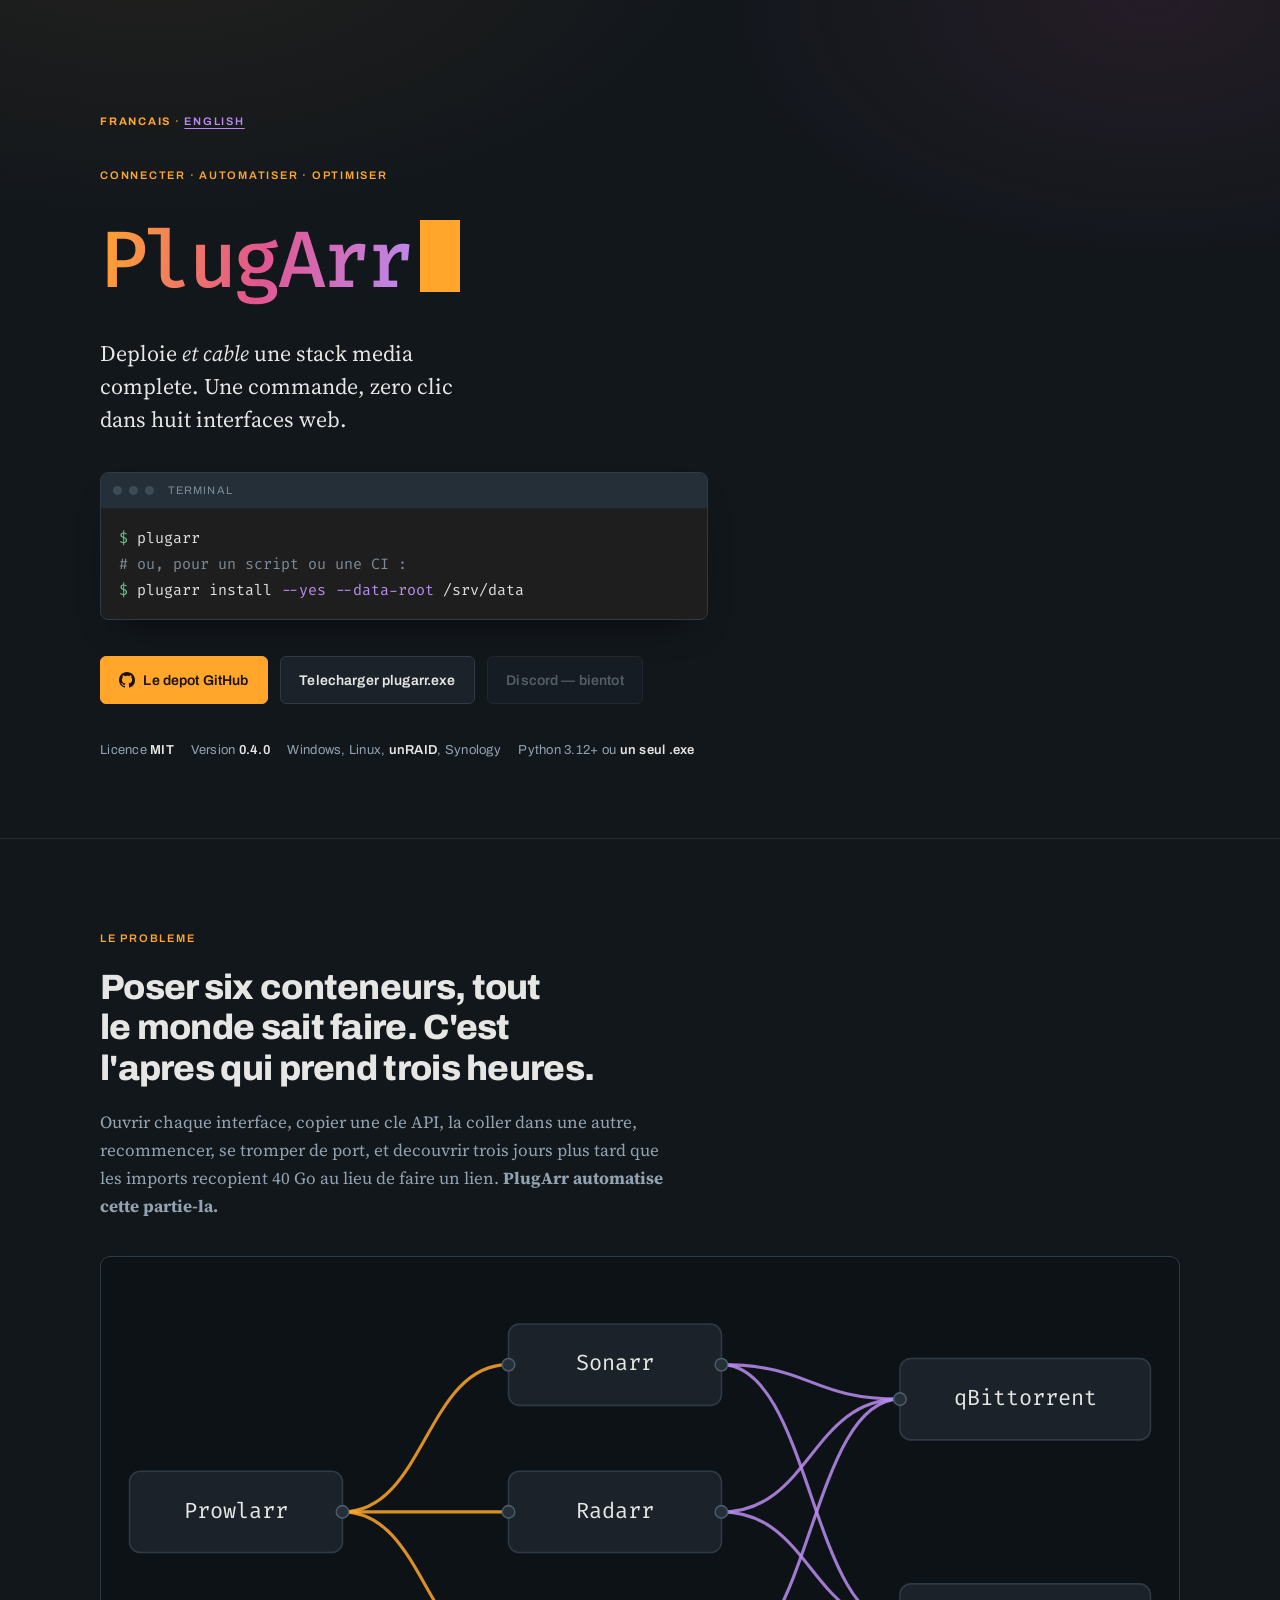
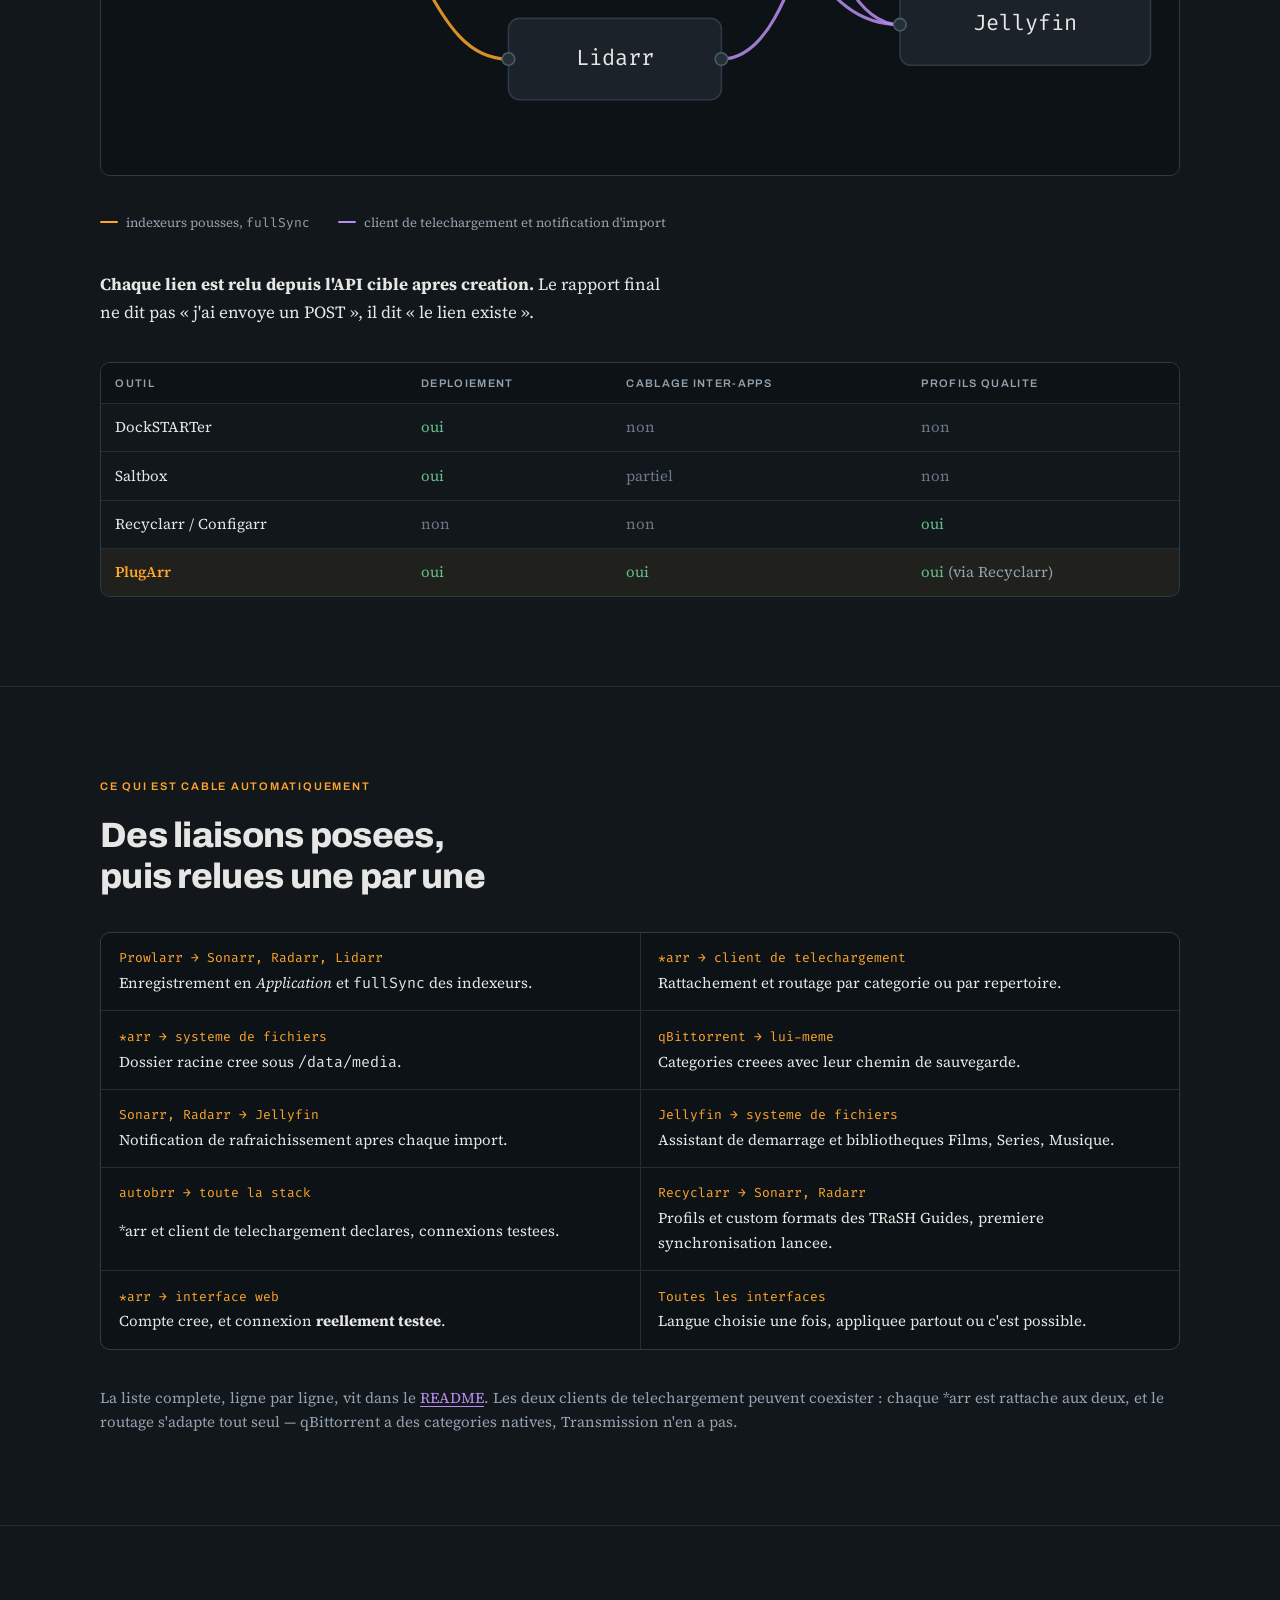
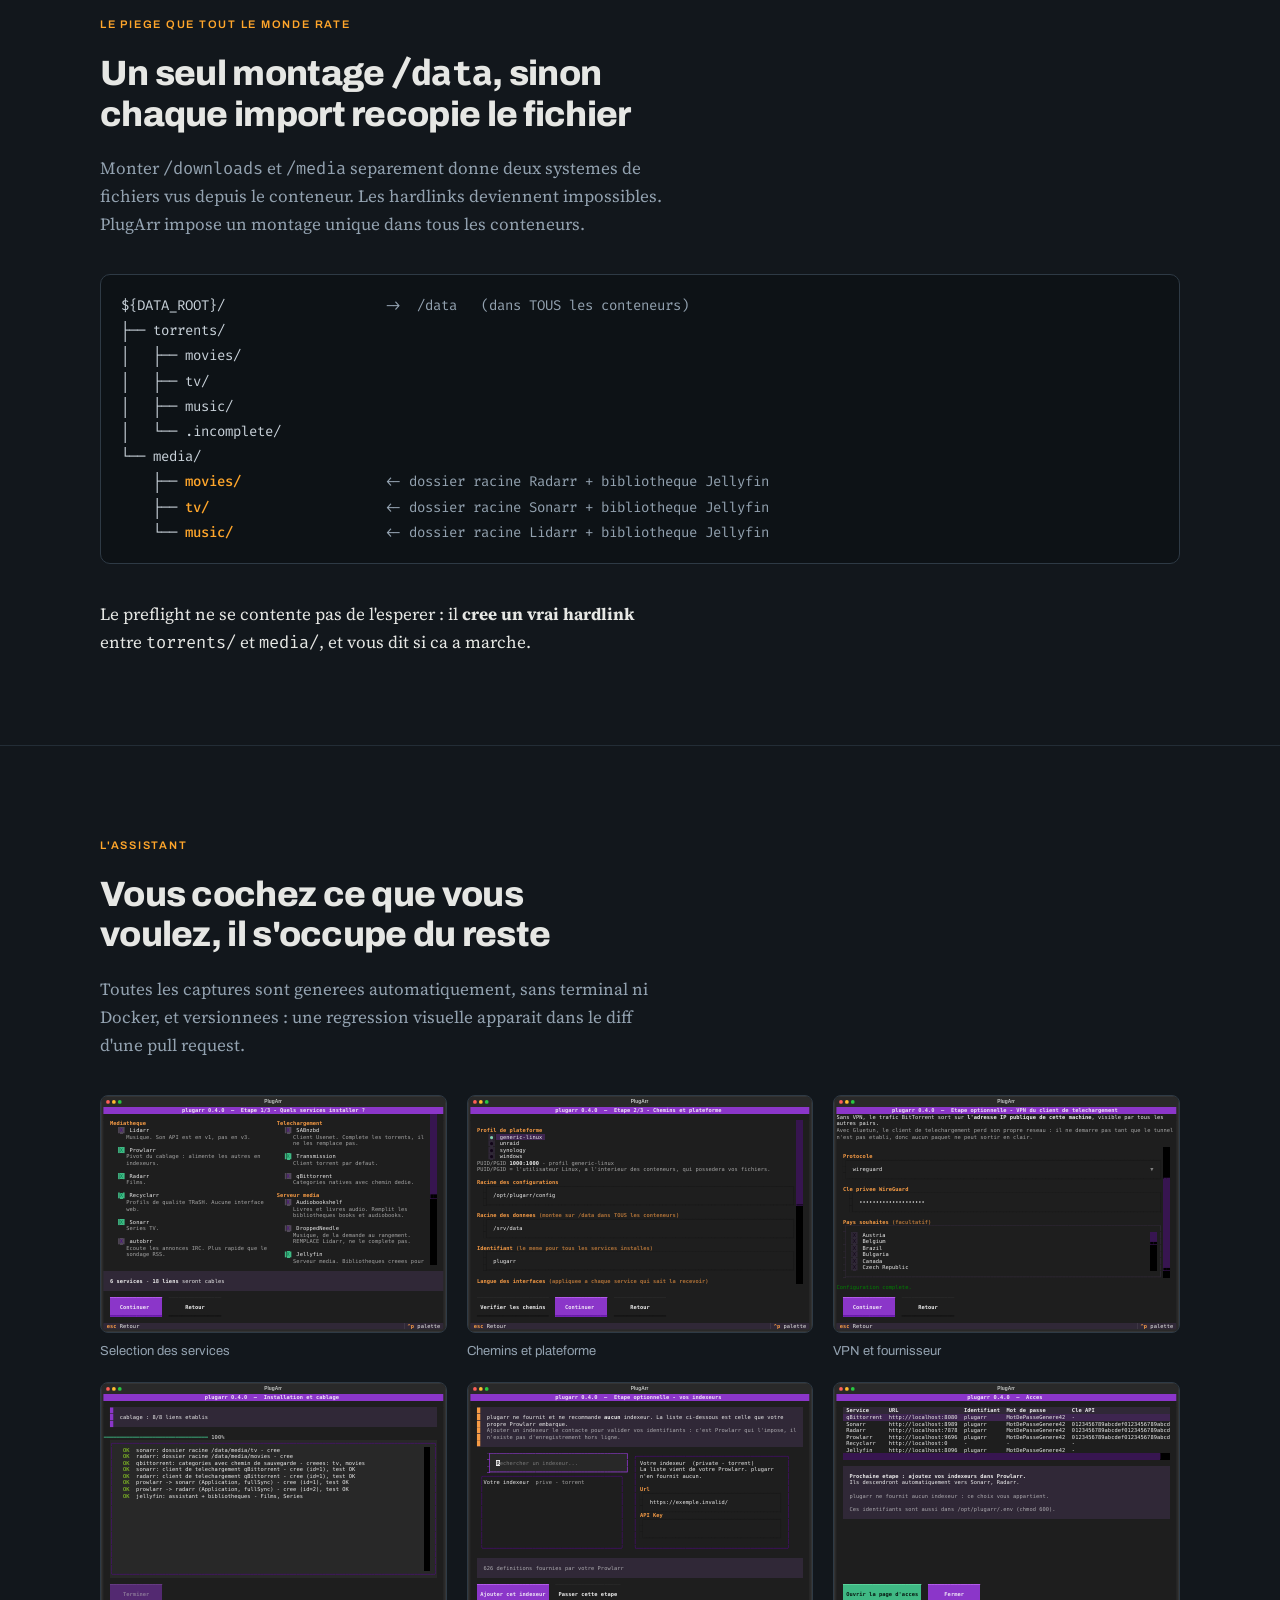
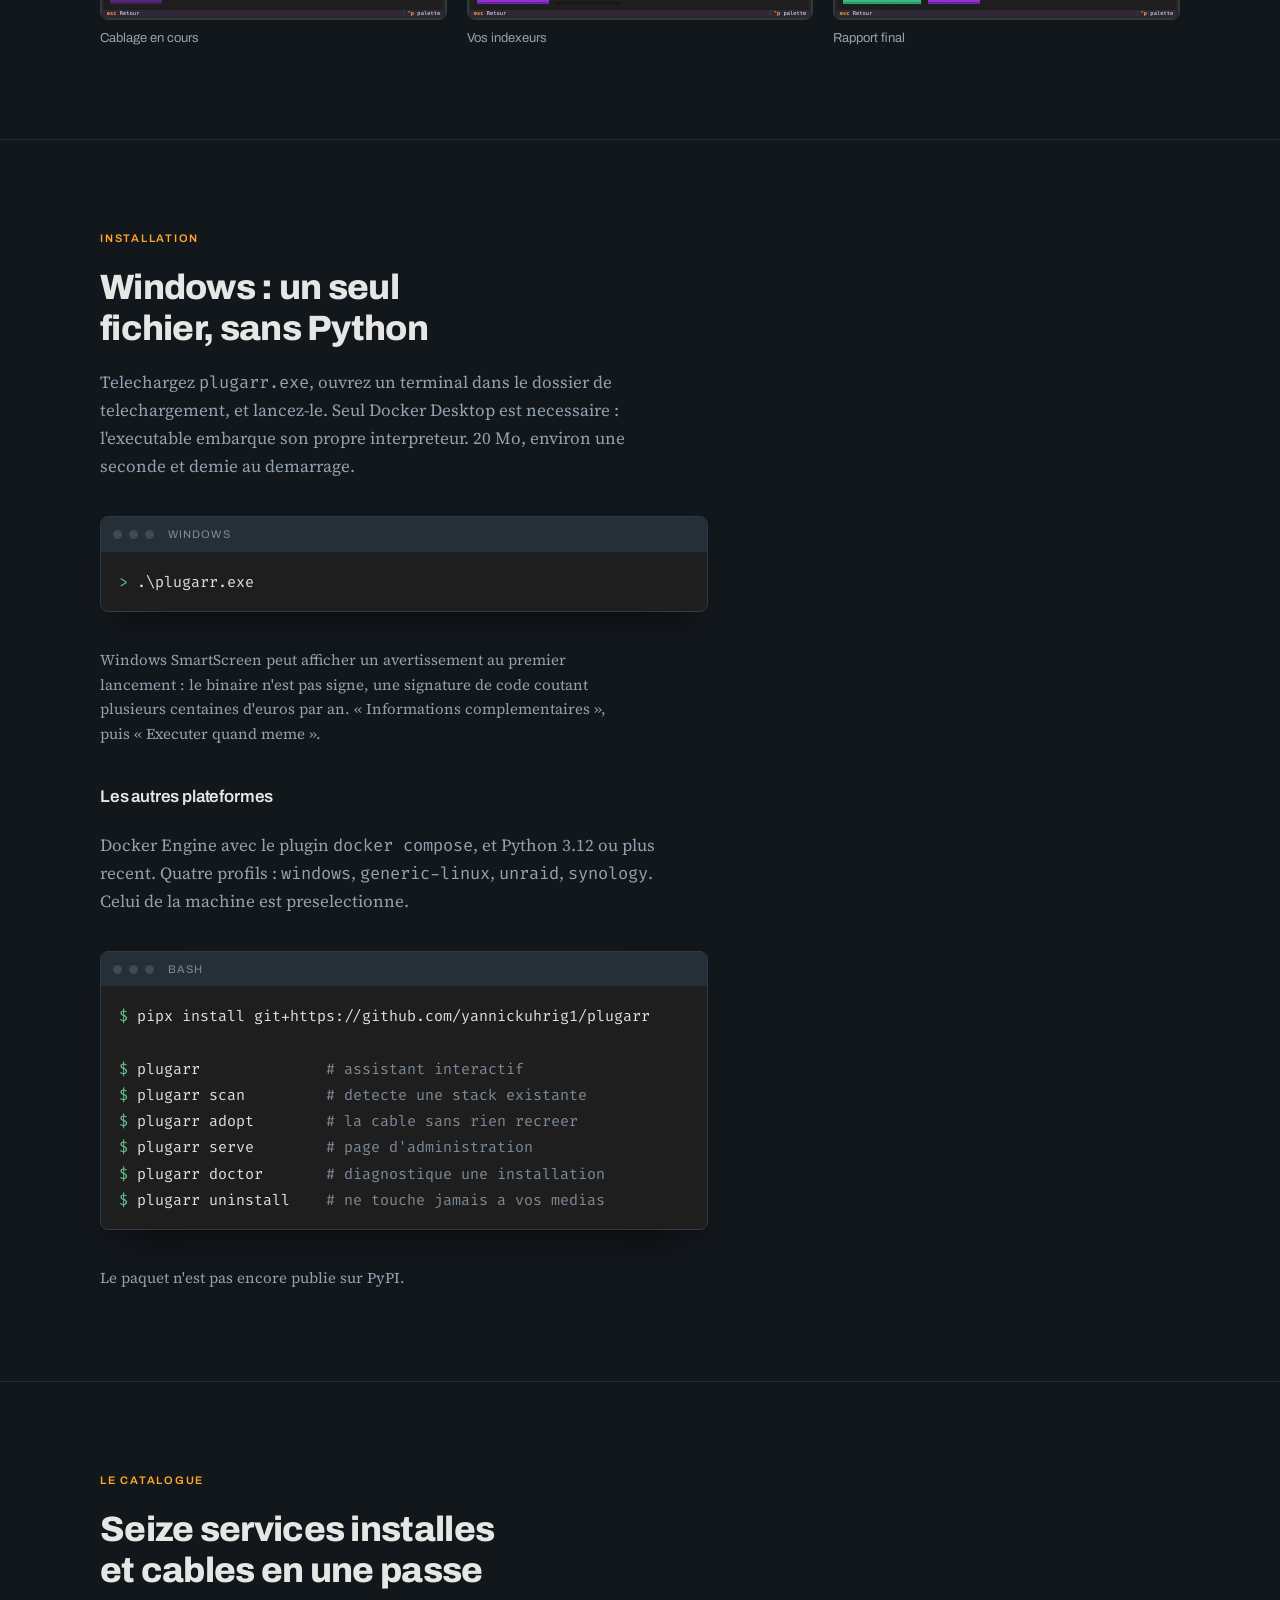
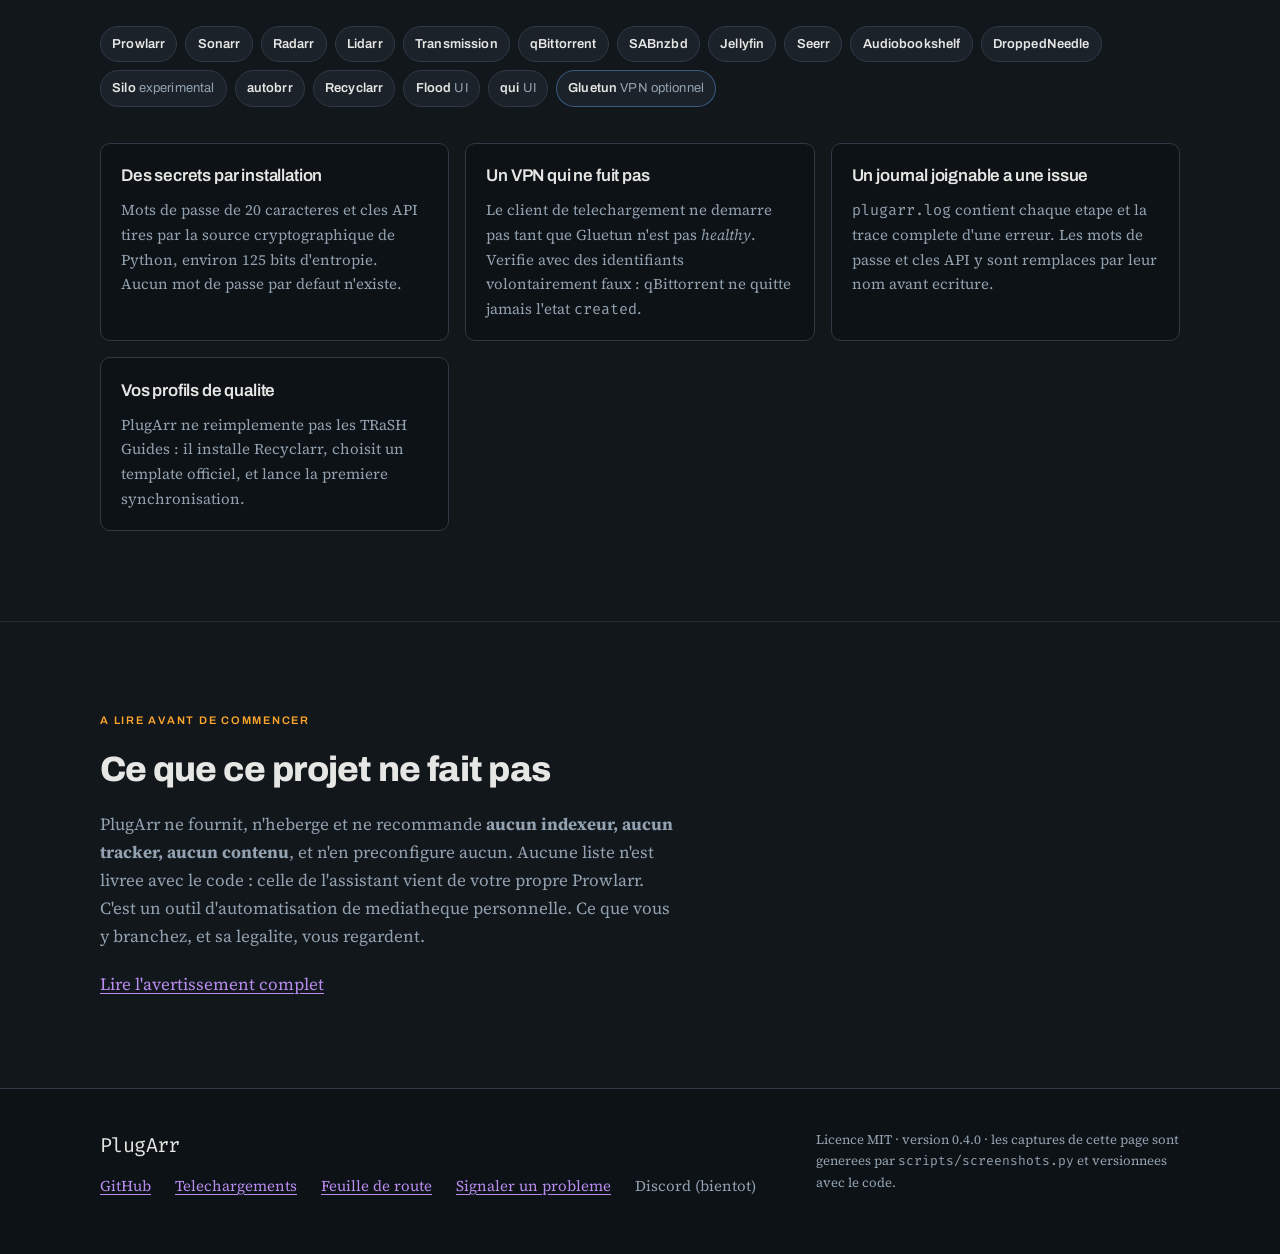
==== commit 814f0b80: "Le depot parle anglais Le projet vise des utilisateurs anglophones, et tout ce qui pouvait les accue" ====
--- a/docs/index.html
+++ b/docs/index.html
@@ -11,234 +11,13 @@
 <link rel="preconnect" href="https://fonts.googleapis.com">
 <link rel="preconnect" href="https://fonts.gstatic.com" crossorigin>
 <link rel="stylesheet" href="https://fonts.googleapis.com/css2?family=Archivo:wght@600;800&family=Fira+Code:wght@400;500&family=Source+Serif+4:opsz,wght@8..60,400;8..60,600&display=swap">
-<style>
-/* ---------------------------------------------------------------
-   Palette relevee dans les captures de l'assistant lui-meme :
-   pane #1e1e1e, chrome #242f38, ambre #ffa62b, bleu #0178d4.
-   Le site vit dans le meme monde sombre que le produit.
-   --------------------------------------------------------------- */
-:root{
-  --ground:#12171c;
-  --ground-2:#0d1216;
-  --surface:#1b222a;
-  --chrome:#242f38;
-  --line:#2e3a45;
-  --line-soft:#232d36;
-  --text:#e6e7e4;
-  --muted:#93a2b0;
-  --amber:#ffa62b;
-  --violet:#b98cf0;
-  --magenta:#e2568f;
-  --ok:#63c08a;
-  --shadow:0 18px 40px -24px rgba(0,0,0,.9);
-  --step:clamp(1rem,.9rem + .4vw,1.0625rem);
-}
-*{box-sizing:border-box}
-html{-webkit-text-size-adjust:100%}
-body{
-  margin:0;
-  background:var(--ground);
-  color:var(--text);
-  font-family:"Source Serif 4",Georgia,"Times New Roman",serif;
-  font-size:var(--step);
-  line-height:1.65;
-  -webkit-font-smoothing:antialiased;
-}
-img{max-width:100%;height:auto;display:block}
-a{color:var(--violet);text-decoration-thickness:1px;text-underline-offset:3px}
-a:hover{color:var(--amber)}
-a[aria-disabled="true"]{color:var(--muted);text-decoration:none;pointer-events:none}
-:focus-visible{outline:2px solid var(--amber);outline-offset:3px;border-radius:2px}
-code,kbd,pre,.mono{font-family:"Fira Code",ui-monospace,"SFMono-Regular",Consolas,monospace}
-
-/* --- structure ------------------------------------------------ */
-.wrap{width:min(1080px,100% - 2.5rem);margin-inline:auto}
-.prose{max-width:64ch}
-section{padding-block:clamp(3.5rem,7vw,6rem);border-top:1px solid var(--line-soft)}
-.stack{display:flex;flex-direction:column}
-.gap-s{gap:.75rem}.gap-m{gap:1.25rem}.gap-l{gap:2.25rem}
-
-/* --- typographie ---------------------------------------------- */
-h1,h2,h3,.eyebrow,.btn,.chip,th{font-family:Archivo,"Helvetica Neue",Arial,sans-serif}
-h2{
-  font-size:clamp(1.5rem,1.15rem + 1.5vw,2.2rem);
-  font-weight:800;letter-spacing:-.02em;line-height:1.15;
-  margin:0;text-wrap:balance;
-}
-h3{font-size:1.0625rem;font-weight:600;letter-spacing:-.01em;margin:0}
-.eyebrow{
-  font-size:.6875rem;font-weight:600;letter-spacing:.16em;text-transform:uppercase;
-  color:var(--amber);margin:0;
-}
-.lead{font-size:clamp(1.125rem,1rem + .6vw,1.375rem);line-height:1.5;margin:0}
-.muted{color:var(--muted)}
-p{margin:0}
-.note{font-size:.9375rem;color:var(--muted)}
-
-/* --- hero ------------------------------------------------------ */
-.hero{
-  padding-block:clamp(3.5rem,9vw,7rem) clamp(3rem,6vw,5rem);
-  background:
-    radial-gradient(60rem 32rem at 12% -10%,rgba(255,166,43,.07),transparent 60%),
-    radial-gradient(50rem 30rem at 90% 0%,rgba(226,86,143,.09),transparent 55%),
-    var(--ground);
-}
-.wordmark{
-  font-family:"Fira Code",ui-monospace,monospace;font-weight:500;
-  font-size:clamp(2.75rem,1.6rem + 5.4vw,5rem);
-  letter-spacing:-.045em;line-height:1;margin:0;color:var(--text);
-}
-/* Le degrade du logo : orange, magenta, violet. Le texte reste lisible
-   si background-clip:text n'est pas supporte. */
-@supports ((-webkit-background-clip:text) or (background-clip:text)){
-  .wordmark span.nom{
-    background:linear-gradient(102deg,var(--amber) 0%,var(--magenta) 52%,var(--violet) 100%);
-    -webkit-background-clip:text;background-clip:text;color:transparent;
-  }
-}
-.caret{
-  display:inline-block;width:.5em;height:.9em;margin-left:.12em;
-  background:var(--amber);vertical-align:-.06em;
-}
-.hero-lead{max-width:34ch}
-.hero-meta{
-  display:flex;flex-wrap:wrap;gap:.4rem 1.1rem;
-  font-size:.8125rem;color:var(--muted);font-family:Archivo,sans-serif;letter-spacing:.02em;
-}
-.hero-meta b{color:var(--text);font-weight:600}
-
-/* --- terminal --------------------------------------------------- */
-.term{
-  border:1px solid var(--line);border-radius:8px;overflow:hidden;
-  background:#1e1e1e;box-shadow:var(--shadow);max-width:38rem;
-}
-.term-bar{
-  display:flex;align-items:center;gap:.45rem;
-  padding:.5rem .75rem;background:var(--chrome);border-bottom:1px solid #1a232b;
-}
-.dot{width:9px;height:9px;border-radius:50%;background:#3d4b57;display:inline-block}
-.term-bar span{
-  margin-left:.4rem;font-family:Archivo,sans-serif;font-size:.6875rem;
-  letter-spacing:.1em;text-transform:uppercase;color:#7d8b98;
-}
-.term pre{margin:0;padding:1rem 1.1rem;overflow-x:auto;font-size:.9375rem;line-height:1.75;color:#e0e0e0}
-.term .p{color:var(--ok)}
-.term .c{color:#7d8b98}
-.term .f{color:var(--violet)}
-
-/* --- boutons ---------------------------------------------------- */
-.cta{display:flex;flex-wrap:wrap;gap:.75rem}
-.btn{
-  display:inline-flex;align-items:center;gap:.5rem;
-  padding:.7rem 1.15rem;border-radius:6px;border:1px solid var(--line);
-  background:var(--surface);color:var(--text);
-  font-size:.875rem;font-weight:600;letter-spacing:.01em;text-decoration:none;
-  transition:border-color .16s ease,background .16s ease,transform .16s ease;
-}
-.btn:hover{border-color:#43525f;background:#212a33;color:var(--text);transform:translateY(-1px)}
-.btn-primary{background:var(--amber);border-color:var(--amber);color:#1a1204}
-.btn-primary:hover{background:#ffb84f;border-color:#ffb84f;color:#1a1204}
-.btn[aria-disabled="true"]{opacity:.5;pointer-events:none}
-.btn svg{width:16px;height:16px;flex:none;fill:currentColor}
-
-/* --- diagramme -------------------------------------------------- */
-.patch{
-  border:1px solid var(--line);border-radius:10px;background:var(--ground-2);
-  padding:1.25rem 1rem;overflow-x:auto;
-}
-.patch svg{min-width:620px;width:100%;height:auto}
-.patch .node{fill:var(--surface);stroke:var(--line);stroke-width:1}
-.patch .label{
-  fill:var(--text);font-family:"Fira Code",ui-monospace,monospace;font-size:14px;
-  text-anchor:middle;dominant-baseline:middle;
-}
-.patch .port{fill:var(--chrome);stroke:#4a5b69;stroke-width:1}
-.patch .cable{fill:none;stroke-width:2;stroke-linecap:round;opacity:.85}
-.patch .c-amber{stroke:var(--amber)}
-.patch .c-violet{stroke:var(--violet)}
-.legend{display:flex;flex-wrap:wrap;gap:.35rem 1.75rem;font-size:.8125rem;color:var(--muted)}
-.legend i{display:inline-block;width:18px;height:2px;margin-right:.5rem;vertical-align:.3em;border-radius:1px}
-@media (prefers-reduced-motion:no-preference){
-  .patch .cable{stroke-dasharray:400;stroke-dashoffset:400;animation:draw 1.1s ease-out forwards}
-  .patch .cable:nth-of-type(2){animation-delay:.08s}
-  .patch .cable:nth-of-type(3){animation-delay:.16s}
-  .patch .cable:nth-of-type(4){animation-delay:.32s}
-  .patch .cable:nth-of-type(5){animation-delay:.40s}
-  .patch .cable:nth-of-type(6){animation-delay:.48s}
-  .patch .cable:nth-of-type(7){animation-delay:.56s}
-  .patch .cable:nth-of-type(8){animation-delay:.64s}
-  @keyframes draw{to{stroke-dashoffset:0}}
-  .caret{animation:blink 1.2s steps(1) infinite}
-  @keyframes blink{50%{opacity:0}}
-}
-
-/* --- tableaux ---------------------------------------------------- */
-.table-scroll{overflow-x:auto;border:1px solid var(--line);border-radius:10px}
-table{border-collapse:collapse;width:100%;min-width:520px;font-size:.9375rem}
-th,td{padding:.7rem .9rem;text-align:left;border-bottom:1px solid var(--line-soft)}
-tbody tr:last-child td{border-bottom:0}
-th{
-  font-size:.6875rem;font-weight:600;letter-spacing:.12em;text-transform:uppercase;
-  color:var(--muted);background:var(--ground-2);
-}
-tr.self td{background:rgba(255,166,43,.06)}
-tr.self td:first-child{color:var(--amber);font-weight:600}
-td.yes{color:var(--ok)}
-td.no{color:#6b7885}
-
-/* --- liste de cablage -------------------------------------------- */
-.wiring{
-  display:grid;gap:1px;background:var(--line-soft);
-  border:1px solid var(--line);border-radius:10px;overflow:hidden;
-}
-.wiring div{background:var(--ground-2);padding:.9rem 1.1rem;display:grid;gap:.15rem}
-.wiring .link{font-family:"Fira Code",ui-monospace,monospace;font-size:.8125rem;color:var(--amber)}
-.wiring .what{font-size:.9375rem;color:var(--text)}
-@media (min-width:720px){.wiring{grid-template-columns:1fr 1fr}}
-
-/* --- arborescence ------------------------------------------------ */
-.tree{
-  border:1px solid var(--line);border-radius:10px;background:var(--ground-2);
-  padding:1.1rem 1.25rem;margin:0;overflow-x:auto;
-  font-size:.875rem;line-height:1.8;color:#c9d2da;
-}
-.tree b{color:var(--amber);font-weight:500}
-.tree i{color:var(--muted);font-style:normal}
-
-/* --- captures ---------------------------------------------------- */
-.shots{display:grid;gap:1.25rem;grid-template-columns:repeat(auto-fit,minmax(min(100%,320px),1fr))}
-figure{margin:0;display:grid;gap:.5rem}
-figure img{border:1px solid var(--line);border-radius:8px;background:#1e1e1e}
-figcaption{font-size:.8125rem;color:var(--muted);font-family:Archivo,sans-serif}
-
-/* --- catalogue --------------------------------------------------- */
-.chips{display:flex;flex-wrap:wrap;gap:.5rem}
-.chip{
-  padding:.4rem .7rem;border:1px solid var(--line);border-radius:999px;
-  background:var(--surface);font-size:.8125rem;font-weight:600;letter-spacing:.01em;
-}
-.chip em{font-style:normal;color:var(--muted);font-weight:400}
-.chip-vpn{border-color:rgba(109,178,255,.4)}
-
-/* --- cartes ------------------------------------------------------ */
-.cards{display:grid;gap:1rem;grid-template-columns:repeat(auto-fit,minmax(min(100%,260px),1fr))}
-.card{
-  border:1px solid var(--line);border-radius:10px;background:var(--ground-2);
-  padding:1.15rem 1.25rem;display:grid;gap:.5rem;align-content:start;
-}
-.card p{font-size:.9375rem;color:var(--muted)}
-
-/* --- pied -------------------------------------------------------- */
-footer{border-top:1px solid var(--line);padding-block:2.5rem 3.5rem;background:var(--ground-2)}
-.footer-grid{display:flex;flex-wrap:wrap;gap:1.75rem 3rem;justify-content:space-between;align-items:flex-start}
-.footer-links{display:flex;flex-wrap:wrap;gap:.4rem 1.5rem;font-size:.9375rem}
-.footer-note{font-size:.8125rem;color:var(--muted);max-width:52ch}
-</style>
+<link rel="stylesheet" href="style.css">
 </head>
 <body>
 
 <header class="hero">
   <div class="wrap stack gap-l">
+    <p class="eyebrow"><b>Francais</b> &middot; <a href="en/">English</a></p>
     <p class="eyebrow">Connecter &middot; Automatiser &middot; Optimiser</p>
     <h1 class="wordmark"><span class="nom">PlugArr</span><span class="caret" aria-hidden="true"></span></h1>
     <p class="lead hero-lead">Deploie <em>et cable</em> une stack media complete. Une commande, zero clic dans huit interfaces web.</p>
@@ -262,7 +41,7 @@
 
     <p class="hero-meta">
       <span>Licence <b>MIT</b></span>
-      <span>Version <b>0.1.12</b></span>
+      <span>Version <b>0.4.0</b></span>
       <span>Windows, Linux, <b>unRAID</b>, Synology</span>
       <span>Python 3.12+ ou <b>un seul .exe</b></span>
     </p>
@@ -451,7 +230,7 @@
   <div class="wrap stack gap-l">
     <div class="stack gap-m prose">
       <p class="eyebrow">Le catalogue</p>
-      <h2>Douze services installes et cables en une passe</h2>
+      <h2>Seize services installes et cables en une passe</h2>
     </div>
     <p class="chips">
       <span class="chip">Prowlarr</span>
@@ -460,7 +239,11 @@
       <span class="chip">Lidarr</span>
       <span class="chip">Transmission</span>
       <span class="chip">qBittorrent</span>
+      <span class="chip">SABnzbd</span>
       <span class="chip">Jellyfin</span>
+      <span class="chip">Seerr</span>
+      <span class="chip">Audiobookshelf</span>
+      <span class="chip">DroppedNeedle</span>
       <span class="chip">Silo <em>experimental</em></span>
       <span class="chip">autobrr</span>
       <span class="chip">Recyclarr</span>
@@ -520,7 +303,7 @@
         <a id="discord-footer" href="#" aria-disabled="true">Discord (bientot)</a>
       </p>
     </div>
-    <p class="footer-note">Licence MIT &middot; version 0.1.12 &middot; les captures de cette page sont
+    <p class="footer-note">Licence MIT &middot; version 0.4.0 &middot; les captures de cette page sont
     generees par <span class="mono">scripts/screenshots.py</span> et versionnees avec le code.</p>
   </div>
 </footer>
--- a/docs/style.css
+++ b/docs/style.css
@@ -0,0 +1,221 @@
+/* ---------------------------------------------------------------
+   Palette relevee dans les captures de l'assistant lui-meme :
+   pane #1e1e1e, chrome #242f38, ambre #ffa62b, bleu #0178d4.
+   Le site vit dans le meme monde sombre que le produit.
+   --------------------------------------------------------------- */
+:root{
+  --ground:#12171c;
+  --ground-2:#0d1216;
+  --surface:#1b222a;
+  --chrome:#242f38;
+  --line:#2e3a45;
+  --line-soft:#232d36;
+  --text:#e6e7e4;
+  --muted:#93a2b0;
+  --amber:#ffa62b;
+  --violet:#b98cf0;
+  --magenta:#e2568f;
+  --ok:#63c08a;
+  --shadow:0 18px 40px -24px rgba(0,0,0,.9);
+  --step:clamp(1rem,.9rem + .4vw,1.0625rem);
+}
+*{box-sizing:border-box}
+html{-webkit-text-size-adjust:100%}
+body{
+  margin:0;
+  background:var(--ground);
+  color:var(--text);
+  font-family:"Source Serif 4",Georgia,"Times New Roman",serif;
+  font-size:var(--step);
+  line-height:1.65;
+  -webkit-font-smoothing:antialiased;
+}
+img{max-width:100%;height:auto;display:block}
+a{color:var(--violet);text-decoration-thickness:1px;text-underline-offset:3px}
+a:hover{color:var(--amber)}
+a[aria-disabled="true"]{color:var(--muted);text-decoration:none;pointer-events:none}
+:focus-visible{outline:2px solid var(--amber);outline-offset:3px;border-radius:2px}
+code,kbd,pre,.mono{font-family:"Fira Code",ui-monospace,"SFMono-Regular",Consolas,monospace}
+
+/* --- structure ------------------------------------------------ */
+.wrap{width:min(1080px,100% - 2.5rem);margin-inline:auto}
+.prose{max-width:64ch}
+section{padding-block:clamp(3.5rem,7vw,6rem);border-top:1px solid var(--line-soft)}
+.stack{display:flex;flex-direction:column}
+.gap-s{gap:.75rem}.gap-m{gap:1.25rem}.gap-l{gap:2.25rem}
+
+/* --- typographie ---------------------------------------------- */
+h1,h2,h3,.eyebrow,.btn,.chip,th{font-family:Archivo,"Helvetica Neue",Arial,sans-serif}
+h2{
+  font-size:clamp(1.5rem,1.15rem + 1.5vw,2.2rem);
+  font-weight:800;letter-spacing:-.02em;line-height:1.15;
+  margin:0;text-wrap:balance;
+}
+h3{font-size:1.0625rem;font-weight:600;letter-spacing:-.01em;margin:0}
+.eyebrow{
+  font-size:.6875rem;font-weight:600;letter-spacing:.16em;text-transform:uppercase;
+  color:var(--amber);margin:0;
+}
+.lead{font-size:clamp(1.125rem,1rem + .6vw,1.375rem);line-height:1.5;margin:0}
+.muted{color:var(--muted)}
+p{margin:0}
+.note{font-size:.9375rem;color:var(--muted)}
+
+/* --- hero ------------------------------------------------------ */
+.hero{
+  padding-block:clamp(3.5rem,9vw,7rem) clamp(3rem,6vw,5rem);
+  background:
+    radial-gradient(60rem 32rem at 12% -10%,rgba(255,166,43,.07),transparent 60%),
+    radial-gradient(50rem 30rem at 90% 0%,rgba(226,86,143,.09),transparent 55%),
+    var(--ground);
+}
+.wordmark{
+  font-family:"Fira Code",ui-monospace,monospace;font-weight:500;
+  font-size:clamp(2.75rem,1.6rem + 5.4vw,5rem);
+  letter-spacing:-.045em;line-height:1;margin:0;color:var(--text);
+}
+/* Le degrade du logo : orange, magenta, violet. Le texte reste lisible
+   si background-clip:text n'est pas supporte. */
+@supports ((-webkit-background-clip:text) or (background-clip:text)){
+  .wordmark span.nom{
+    background:linear-gradient(102deg,var(--amber) 0%,var(--magenta) 52%,var(--violet) 100%);
+    -webkit-background-clip:text;background-clip:text;color:transparent;
+  }
+}
+.caret{
+  display:inline-block;width:.5em;height:.9em;margin-left:.12em;
+  background:var(--amber);vertical-align:-.06em;
+}
+.hero-lead{max-width:34ch}
+.hero-meta{
+  display:flex;flex-wrap:wrap;gap:.4rem 1.1rem;
+  font-size:.8125rem;color:var(--muted);font-family:Archivo,sans-serif;letter-spacing:.02em;
+}
+.hero-meta b{color:var(--text);font-weight:600}
+
+/* --- terminal --------------------------------------------------- */
+.term{
+  border:1px solid var(--line);border-radius:8px;overflow:hidden;
+  background:#1e1e1e;box-shadow:var(--shadow);max-width:38rem;
+}
+.term-bar{
+  display:flex;align-items:center;gap:.45rem;
+  padding:.5rem .75rem;background:var(--chrome);border-bottom:1px solid #1a232b;
+}
+.dot{width:9px;height:9px;border-radius:50%;background:#3d4b57;display:inline-block}
+.term-bar span{
+  margin-left:.4rem;font-family:Archivo,sans-serif;font-size:.6875rem;
+  letter-spacing:.1em;text-transform:uppercase;color:#7d8b98;
+}
+.term pre{margin:0;padding:1rem 1.1rem;overflow-x:auto;font-size:.9375rem;line-height:1.75;color:#e0e0e0}
+.term .p{color:var(--ok)}
+.term .c{color:#7d8b98}
+.term .f{color:var(--violet)}
+
+/* --- boutons ---------------------------------------------------- */
+.cta{display:flex;flex-wrap:wrap;gap:.75rem}
+.btn{
+  display:inline-flex;align-items:center;gap:.5rem;
+  padding:.7rem 1.15rem;border-radius:6px;border:1px solid var(--line);
+  background:var(--surface);color:var(--text);
+  font-size:.875rem;font-weight:600;letter-spacing:.01em;text-decoration:none;
+  transition:border-color .16s ease,background .16s ease,transform .16s ease;
+}
+.btn:hover{border-color:#43525f;background:#212a33;color:var(--text);transform:translateY(-1px)}
+.btn-primary{background:var(--amber);border-color:var(--amber);color:#1a1204}
+.btn-primary:hover{background:#ffb84f;border-color:#ffb84f;color:#1a1204}
+.btn[aria-disabled="true"]{opacity:.5;pointer-events:none}
+.btn svg{width:16px;height:16px;flex:none;fill:currentColor}
+
+/* --- diagramme -------------------------------------------------- */
+.patch{
+  border:1px solid var(--line);border-radius:10px;background:var(--ground-2);
+  padding:1.25rem 1rem;overflow-x:auto;
+}
+.patch svg{min-width:620px;width:100%;height:auto}
+.patch .node{fill:var(--surface);stroke:var(--line);stroke-width:1}
+.patch .label{
+  fill:var(--text);font-family:"Fira Code",ui-monospace,monospace;font-size:14px;
+  text-anchor:middle;dominant-baseline:middle;
+}
+.patch .port{fill:var(--chrome);stroke:#4a5b69;stroke-width:1}
+.patch .cable{fill:none;stroke-width:2;stroke-linecap:round;opacity:.85}
+.patch .c-amber{stroke:var(--amber)}
+.patch .c-violet{stroke:var(--violet)}
+.legend{display:flex;flex-wrap:wrap;gap:.35rem 1.75rem;font-size:.8125rem;color:var(--muted)}
+.legend i{display:inline-block;width:18px;height:2px;margin-right:.5rem;vertical-align:.3em;border-radius:1px}
+@media (prefers-reduced-motion:no-preference){
+  .patch .cable{stroke-dasharray:400;stroke-dashoffset:400;animation:draw 1.1s ease-out forwards}
+  .patch .cable:nth-of-type(2){animation-delay:.08s}
+  .patch .cable:nth-of-type(3){animation-delay:.16s}
+  .patch .cable:nth-of-type(4){animation-delay:.32s}
+  .patch .cable:nth-of-type(5){animation-delay:.40s}
+  .patch .cable:nth-of-type(6){animation-delay:.48s}
+  .patch .cable:nth-of-type(7){animation-delay:.56s}
+  .patch .cable:nth-of-type(8){animation-delay:.64s}
+  @keyframes draw{to{stroke-dashoffset:0}}
+  .caret{animation:blink 1.2s steps(1) infinite}
+  @keyframes blink{50%{opacity:0}}
+}
+
+/* --- tableaux ---------------------------------------------------- */
+.table-scroll{overflow-x:auto;border:1px solid var(--line);border-radius:10px}
+table{border-collapse:collapse;width:100%;min-width:520px;font-size:.9375rem}
+th,td{padding:.7rem .9rem;text-align:left;border-bottom:1px solid var(--line-soft)}
+tbody tr:last-child td{border-bottom:0}
+th{
+  font-size:.6875rem;font-weight:600;letter-spacing:.12em;text-transform:uppercase;
+  color:var(--muted);background:var(--ground-2);
+}
+tr.self td{background:rgba(255,166,43,.06)}
+tr.self td:first-child{color:var(--amber);font-weight:600}
+td.yes{color:var(--ok)}
+td.no{color:#6b7885}
+
+/* --- liste de cablage -------------------------------------------- */
+.wiring{
+  display:grid;gap:1px;background:var(--line-soft);
+  border:1px solid var(--line);border-radius:10px;overflow:hidden;
+}
+.wiring div{background:var(--ground-2);padding:.9rem 1.1rem;display:grid;gap:.15rem}
+.wiring .link{font-family:"Fira Code",ui-monospace,monospace;font-size:.8125rem;color:var(--amber)}
+.wiring .what{font-size:.9375rem;color:var(--text)}
+@media (min-width:720px){.wiring{grid-template-columns:1fr 1fr}}
+
+/* --- arborescence ------------------------------------------------ */
+.tree{
+  border:1px solid var(--line);border-radius:10px;background:var(--ground-2);
+  padding:1.1rem 1.25rem;margin:0;overflow-x:auto;
+  font-size:.875rem;line-height:1.8;color:#c9d2da;
+}
+.tree b{color:var(--amber);font-weight:500}
+.tree i{color:var(--muted);font-style:normal}
+
+/* --- captures ---------------------------------------------------- */
+.shots{display:grid;gap:1.25rem;grid-template-columns:repeat(auto-fit,minmax(min(100%,320px),1fr))}
+figure{margin:0;display:grid;gap:.5rem}
+figure img{border:1px solid var(--line);border-radius:8px;background:#1e1e1e}
+figcaption{font-size:.8125rem;color:var(--muted);font-family:Archivo,sans-serif}
+
+/* --- catalogue --------------------------------------------------- */
+.chips{display:flex;flex-wrap:wrap;gap:.5rem}
+.chip{
+  padding:.4rem .7rem;border:1px solid var(--line);border-radius:999px;
+  background:var(--surface);font-size:.8125rem;font-weight:600;letter-spacing:.01em;
+}
+.chip em{font-style:normal;color:var(--muted);font-weight:400}
+.chip-vpn{border-color:rgba(109,178,255,.4)}
+
+/* --- cartes ------------------------------------------------------ */
+.cards{display:grid;gap:1rem;grid-template-columns:repeat(auto-fit,minmax(min(100%,260px),1fr))}
+.card{
+  border:1px solid var(--line);border-radius:10px;background:var(--ground-2);
+  padding:1.15rem 1.25rem;display:grid;gap:.5rem;align-content:start;
+}
+.card p{font-size:.9375rem;color:var(--muted)}
+
+/* --- pied -------------------------------------------------------- */
+footer{border-top:1px solid var(--line);padding-block:2.5rem 3.5rem;background:var(--ground-2)}
+.footer-grid{display:flex;flex-wrap:wrap;gap:1.75rem 3rem;justify-content:space-between;align-items:flex-start}
+.footer-links{display:flex;flex-wrap:wrap;gap:.4rem 1.5rem;font-size:.9375rem}
+.footer-note{font-size:.8125rem;color:var(--muted);max-width:52ch}
